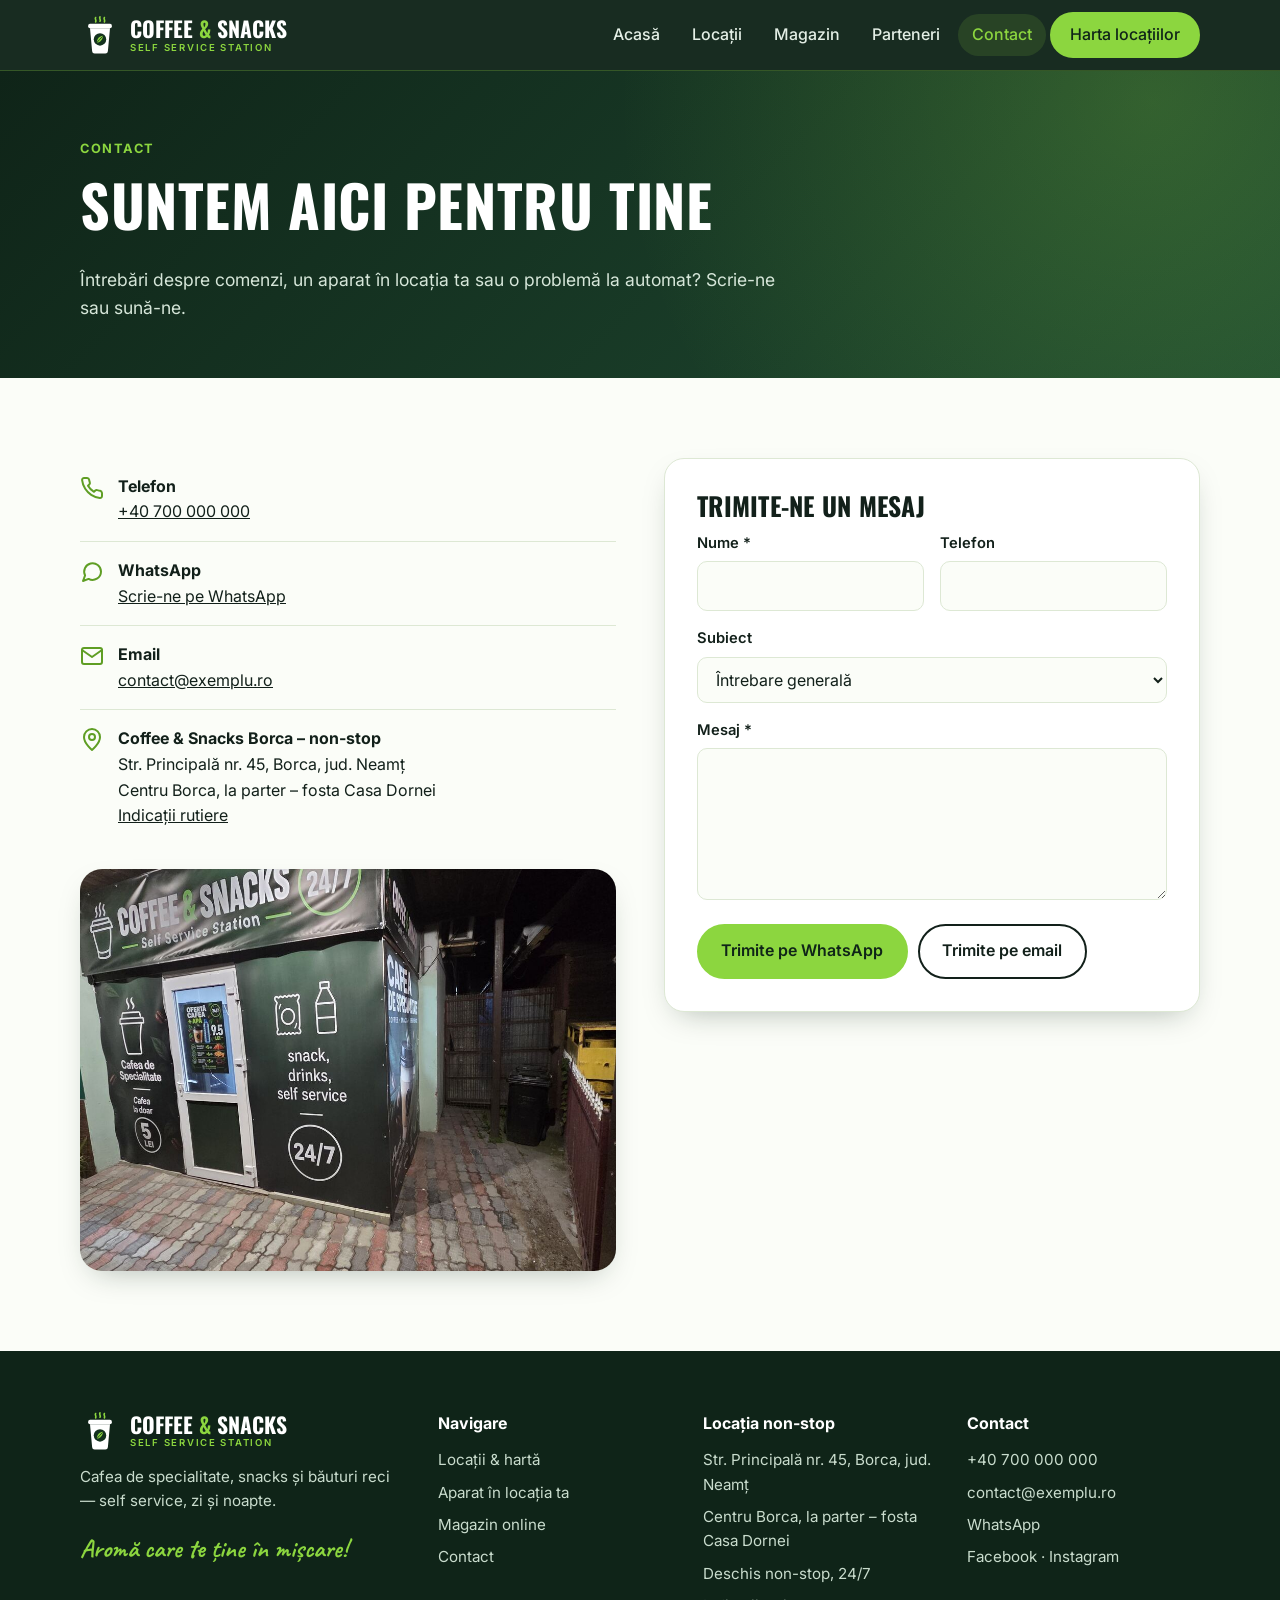
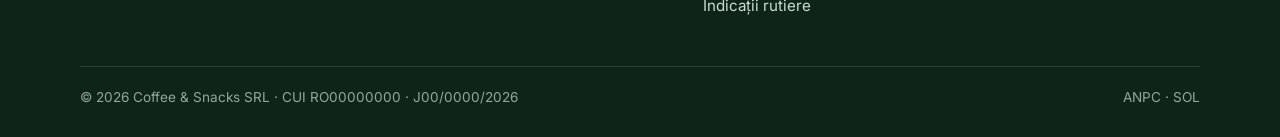
==== contact.html @ 44f5c04f "Add Coffee & Snacks website Static site for the 24/7 self service station in Borca: home page with c" ====
<!doctype html>
<html lang="ro">
<head>
  <meta charset="utf-8">
  <meta name="viewport" content="width=device-width, initial-scale=1">
  <title>Contact · Coffee &amp; Snacks</title>
  <meta name="description" content="Contactează Coffee & Snacks: telefon, WhatsApp, email și adresa stației self service din Borca.">
  <meta property="og:title" content="Contact · Coffee &amp; Snacks">
  <meta property="og:description" content="Contactează Coffee & Snacks: telefon, WhatsApp, email și adresa stației self service din Borca.">
  <meta name="theme-color" content="#0f2418">
  <meta property="og:image" content="assets/img/foto/hero.jpg">
  <link rel="icon" href="assets/img/favicon.svg" type="image/svg+xml">
  <link rel="preconnect" href="https://fonts.googleapis.com">
  <link rel="preconnect" href="https://fonts.gstatic.com" crossorigin>
  <link href="https://fonts.googleapis.com/css2?family=Caveat:wght@600;700&family=Inter:wght@400;500;600;700&family=Oswald:wght@500;600;700&display=swap" rel="stylesheet">
  <link rel="stylesheet" href="assets/css/style.css">
</head>
<body>
  <a class="skip-link" href="#main">Sari la conținut</a>
  <header class="site-header">
    <div class="container header-inner">
      <a class="logo" href="index.html" aria-label="Coffee &amp; Snacks – acasă"><img src="assets/img/logo.svg" alt="" width="40" height="40"><span>Coffee <span class="amp">&amp;</span> Snacks<small>SELF SERVICE STATION</small></span></a>
      <button class="nav-toggle" type="button" aria-expanded="false" aria-controls="site-nav" aria-label="Meniu">
        <svg width="26" height="26" viewBox="0 0 24 24" fill="none" stroke="currentColor" stroke-width="2" stroke-linecap="round"><path d="M4 7h16M4 12h16M4 17h16"/></svg>
      </button>
      <nav class="site-nav" id="site-nav" aria-label="Navigare principală">
        <ul>
          <li><a href="index.html">Acasă</a></li>
          <li><a href="locatii.html">Locații</a></li>
          <li><a href="magazin.html">Magazin</a></li>
          <li><a href="vending.html">Parteneri</a></li>
          <li><a href="contact.html" aria-current="page">Contact</a></li>
          <li><a class="btn" href="locatii.html">Harta locațiilor</a></li>
        </ul>
      </nav>
    </div>
  </header>

  <main id="main">
    <section class="page-hero">
      <div class="container">
        <span class="eyebrow">Contact</span>
        <h1>Suntem aici pentru tine</h1>
        <p>Întrebări despre comenzi, un aparat în locația ta sau o problemă la automat? Scrie-ne sau sună-ne.</p>
      </div>
    </section>

    <section class="section">
      <div class="container split" style="align-items:start">
        <div>
          <ul class="contact-list">
            <li>
              <svg viewBox="0 0 24 24" fill="none" stroke="currentColor" stroke-width="2" stroke-linecap="round" stroke-linejoin="round"><path d="M22 16.9v3a2 2 0 0 1-2.2 2 19.8 19.8 0 0 1-8.6-3.1 19.5 19.5 0 0 1-6-6A19.8 19.8 0 0 1 2.1 4.2 2 2 0 0 1 4.1 2h3a2 2 0 0 1 2 1.7c.1.9.4 1.8.7 2.7a2 2 0 0 1-.5 2.1L8 9.8a16 16 0 0 0 6 6l1.3-1.3a2 2 0 0 1 2.1-.4c.9.3 1.8.6 2.7.7a2 2 0 0 1 1.7 2z"/></svg>
              <div><strong>Telefon</strong><a data-href="phone" href="#" data-config="phone"></a></div>
            </li>
            <li>
              <svg viewBox="0 0 24 24" fill="none" stroke="currentColor" stroke-width="2" stroke-linecap="round" stroke-linejoin="round"><path d="M21 11.5a8.4 8.4 0 0 1-12.4 7.4L3 21l2.1-5.6A8.4 8.4 0 1 1 21 11.5z"/></svg>
              <div><strong>WhatsApp</strong><a data-href="whatsapp" href="#" target="_blank" rel="noopener">Scrie-ne pe WhatsApp</a></div>
            </li>
            <li>
              <svg viewBox="0 0 24 24" fill="none" stroke="currentColor" stroke-width="2" stroke-linecap="round" stroke-linejoin="round"><rect x="2" y="4" width="20" height="16" rx="2"/><path d="M22 6l-10 7L2 6"/></svg>
              <div><strong>Email</strong><a data-href="email" href="#" data-config="email"></a></div>
            </li>
            <li>
              <svg viewBox="0 0 24 24" fill="none" stroke="currentColor" stroke-width="2" stroke-linecap="round" stroke-linejoin="round"><path d="M12 22s8-6.5 8-13a8 8 0 0 0-16 0c0 6.5 8 13 8 13z"/><circle cx="12" cy="9" r="3"/></svg>
              <div><strong>Coffee &amp; Snacks Borca – non-stop</strong><span data-config="shop.address"></span><br><span data-config="shop.landmark"></span><br><a data-href="map" href="#" target="_blank" rel="noopener">Indicații rutiere</a></div>
            </li>
          </ul>
          <div class="photo" style="aspect-ratio:4/3;margin-top:24px">
            <img src="assets/img/foto/exterior-lateral.jpg" alt="Stația Coffee &amp; Snacks din Borca, vedere laterală" loading="lazy">
          </div>
        </div>

        <form class="form" data-mail-form="Mesaj de pe site Coffee & Snacks" novalidate>
          <h2 style="font-size:1.6rem">Trimite-ne un mesaj</h2>
          <div class="form-row">
            <div class="field">
              <label for="c-name">Nume *</label>
              <input id="c-name" name="nume" required autocomplete="name">
            </div>
            <div class="field">
              <label for="c-phone">Telefon</label>
              <input id="c-phone" name="telefon" type="tel" autocomplete="tel">
            </div>
          </div>
          <div class="field">
            <label for="c-subject">Subiect</label>
            <select id="c-subject" name="subiect">
              <option>Întrebare generală</option>
              <option>Comandă din magazin</option>
              <option>Aparat în locația mea</option>
              <option>Problemă la un aparat</option>
            </select>
          </div>
          <div class="field">
            <label for="c-msg">Mesaj *</label>
            <textarea id="c-msg" name="mesaj" rows="5" required></textarea>
          </div>
          <div class="form-actions">
            <button class="btn" type="submit" data-via="whatsapp">Trimite pe WhatsApp</button>
            <button class="btn btn-ghost" type="submit" data-via="email">Trimite pe email</button>
          </div>
          <p class="form-ok" hidden>Mulțumim! Se deschide aplicația pentru a trimite mesajul.</p>
        </form>
      </div>
    </section>
  </main>

  <footer class="site-footer">
    <div class="container">
      <div class="footer-grid">
        <div>
          <a class="logo" href="index.html" aria-label="Coffee &amp; Snacks – acasă"><img src="assets/img/logo.svg" alt="" width="40" height="40"><span>Coffee <span class="amp">&amp;</span> Snacks<small>SELF SERVICE STATION</small></span></a>
          <p style="margin-top:14px">Cafea de specialitate, snacks și băuturi reci — self service, zi și noapte.</p>
          <p class="script" style="font-size:1.6rem;margin:0">Aromă care te ține în mișcare!</p>
        </div>
        <div>
          <h4>Navigare</h4>
          <ul>
            <li><a href="locatii.html">Locații &amp; hartă</a></li>
            <li><a href="vending.html">Aparat în locația ta</a></li>
            <li><a href="magazin.html">Magazin online</a></li>
            <li><a href="contact.html">Contact</a></li>
          </ul>
        </div>
        <div>
          <h4>Locația non-stop</h4>
          <ul>
            <li data-config="shop.address"></li>
            <li data-config="shop.landmark"></li>
            <li data-config="shop.hours"></li>
            <li><a data-href="map" href="#" target="_blank" rel="noopener">Indicații rutiere</a></li>
          </ul>
        </div>
        <div>
          <h4>Contact</h4>
          <ul>
            <li><a data-href="phone" href="#" data-config="phone"></a></li>
            <li><a data-href="email" href="#" data-config="email"></a></li>
            <li><a data-href="whatsapp" href="#" target="_blank" rel="noopener">WhatsApp</a></li>
            <li><a data-href="social.facebook" href="#" target="_blank" rel="noopener">Facebook</a> · <a data-href="social.instagram" href="#" target="_blank" rel="noopener">Instagram</a></li>
          </ul>
        </div>
      </div>
      <div class="footer-bottom">
        <span>© <span data-year></span> <span data-config="companyName"></span> · CUI <span data-config="cui"></span> · <span data-config="regCom"></span></span>
        <span><a href="https://anpc.ro" target="_blank" rel="noopener">ANPC</a> · <a href="https://consumer-redress.ec.europa.eu" target="_blank" rel="noopener">SOL</a></span>
      </div>
    </div>
  </footer>

  <script src="assets/js/config.js"></script>
  <script src="assets/js/main.js"></script>
</body>
</html>
---- assets/css/style.css ----
:root {
  --forest: #0f2418;
  --forest-2: #163524;
  --forest-3: #1f4a31;
  --lime: #8cd63f;
  --lime-dark: #5f9e24;
  --mint: #eef6e6;
  --paper: #fbfdf8;
  --ink: #12201a;
  --muted: #5b6b62;
  --line: #dde8d4;
  --ok: #3f8f2a;
  --radius: 14px;
  --shadow: 0 12px 32px -14px rgba(15, 36, 24, 0.35);
  --max: 1160px;
  --font: "Inter", system-ui, -apple-system, "Segoe UI", Roboto, sans-serif;
  --font-display: "Oswald", "Arial Narrow", Impact, sans-serif;
  --font-script: "Caveat", "Segoe Script", cursive;
}

*,
*::before,
*::after {
  box-sizing: border-box;
}

html {
  scroll-behavior: smooth;
}

body {
  margin: 0;
  font-family: var(--font);
  color: var(--ink);
  background: var(--paper);
  line-height: 1.6;
  -webkit-font-smoothing: antialiased;
}

img,
svg {
  display: block;
  max-width: 100%;
}

a {
  color: var(--lime-dark);
}

h1,
h2,
h3 {
  font-family: var(--font-display);
  line-height: 1.1;
  margin: 0 0 0.5em;
  font-weight: 700;
  text-transform: uppercase;
  letter-spacing: 0.01em;
}

h1 {
  font-size: clamp(2.2rem, 5vw, 3.6rem);
}

h2 {
  font-size: clamp(1.7rem, 3.4vw, 2.5rem);
}

h3 {
  font-size: 1.3rem;
}

.script {
  font-family: var(--font-script);
  font-weight: 700;
  text-transform: none;
  letter-spacing: 0;
  color: var(--lime);
}

.hl {
  color: var(--lime);
}

p {
  margin: 0 0 1em;
}

.container {
  width: 100%;
  max-width: var(--max);
  margin: 0 auto;
  padding: 0 20px;
}

.skip-link {
  position: absolute;
  left: -999px;
}

.skip-link:focus {
  left: 12px;
  top: 12px;
  z-index: 100;
  background: #fff;
  padding: 8px 12px;
}

/* ---------- Buttons ---------- */
.btn {
  display: inline-flex;
  align-items: center;
  justify-content: center;
  gap: 8px;
  padding: 0.8em 1.4em;
  border-radius: 999px;
  border: 2px solid var(--lime);
  background: var(--lime);
  color: var(--forest);
  font: inherit;
  font-weight: 600;
  text-decoration: none;
  cursor: pointer;
  transition: background 0.2s, border-color 0.2s, transform 0.2s;
}

.btn:hover {
  background: #a3e85c;
  border-color: #a3e85c;
  transform: translateY(-1px);
}

.btn-ghost {
  background: transparent;
  color: inherit;
  border-color: currentColor;
}

.btn-ghost:hover {
  background: rgba(140, 214, 63, 0.12);
  border-color: var(--lime);
}

.btn-small {
  padding: 0.45em 1em;
  font-size: 0.9rem;
}

.link-btn {
  background: none;
  border: 0;
  padding: 0;
  font: inherit;
  color: inherit;
  text-align: left;
  cursor: pointer;
}

.link-btn:hover {
  color: var(--lime-dark);
}

.link-arrow {
  font-weight: 600;
  text-decoration: none;
}

.link-arrow::after {
  content: " →";
}

/* ---------- Header ---------- */
.site-header {
  position: sticky;
  top: 0;
  z-index: 50;
  background: rgba(15, 36, 24, 0.96);
  backdrop-filter: blur(8px);
  border-bottom: 1px solid rgba(140, 214, 63, 0.25);
}

.header-inner {
  display: flex;
  align-items: center;
  justify-content: space-between;
  height: 70px;
}

.logo {
  display: flex;
  align-items: center;
  gap: 10px;
  font-family: var(--font-display);
  font-weight: 700;
  font-size: 1.35rem;
  line-height: 1;
  text-transform: uppercase;
  color: #fff;
  text-decoration: none;
}

.logo img {
  width: 40px;
  height: 40px;
}

.logo small {
  display: block;
  font-family: var(--font);
  font-size: 0.6rem;
  font-weight: 600;
  letter-spacing: 0.18em;
  color: var(--lime);
  margin-top: 3px;
}

.logo .amp {
  color: var(--lime);
}

.site-nav ul {
  display: flex;
  gap: 4px;
  list-style: none;
  margin: 0;
  padding: 0;
  align-items: center;
}

.site-nav a {
  display: block;
  padding: 8px 14px;
  border-radius: 999px;
  color: #e4efe6;
  text-decoration: none;
  font-weight: 500;
}

.site-nav a:hover,
.site-nav a[aria-current="page"] {
  background: rgba(140, 214, 63, 0.14);
  color: var(--lime);
}

.site-nav .btn {
  color: var(--forest);
  padding: 8px 18px;
}

.site-nav .btn:hover {
  color: var(--forest);
  background: #a3e85c;
}

.nav-toggle {
  display: none;
  background: none;
  border: 0;
  padding: 8px;
  cursor: pointer;
  color: #fff;
}

@media (max-width: 860px) {
  .nav-toggle {
    display: block;
  }

  .site-nav {
    position: absolute;
    top: 70px;
    left: 0;
    right: 0;
    background: var(--forest);
    border-bottom: 1px solid rgba(140, 214, 63, 0.25);
    display: none;
    padding: 12px 20px 20px;
  }

  .site-nav.open {
    display: block;
  }

  .site-nav ul {
    flex-direction: column;
    align-items: stretch;
  }

  .site-nav .btn {
    margin-top: 8px;
  }
}

/* ---------- Hero ---------- */
.hero {
  position: relative;
  background:
    linear-gradient(90deg, rgba(10, 24, 16, 0.96) 0%, rgba(10, 24, 16, 0.85) 45%, rgba(10, 24, 16, 0.45) 100%),
    url("../img/foto/hero.jpg") center / cover no-repeat,
    var(--forest);
  color: #fff;
  overflow: hidden;
}

.hero h1 {
  font-size: clamp(2.6rem, 6.5vw, 4.6rem);
}

.hero h1 .script {
  display: block;
  font-size: 0.8em;
  margin-top: 6px;
}

.hero-inner {
  display: grid;
  grid-template-columns: 1.15fr 0.85fr;
  gap: 40px;
  align-items: center;
  padding: 90px 20px;
}

.eyebrow {
  display: inline-block;
  text-transform: uppercase;
  letter-spacing: 0.12em;
  font-size: 0.8rem;
  font-weight: 700;
  color: var(--lime);
  margin-bottom: 14px;
}

.hero .lead {
  font-size: 1.15rem;
  max-width: 34em;
  color: #d6e6d9;
}

.hero-actions {
  display: flex;
  flex-wrap: wrap;
  gap: 12px;
  margin-top: 28px;
}

.hero-card {
  background: rgba(255, 255, 255, 0.07);
  border: 1px solid rgba(255, 255, 255, 0.14);
  border-radius: 22px;
  padding: 28px;
  backdrop-filter: blur(4px);
}

.hero-card .open-now {
  display: inline-flex;
  align-items: center;
  gap: 8px;
  font-weight: 600;
  color: var(--lime);
}

.hero-card .open-now::before {
  content: "";
  width: 10px;
  height: 10px;
  border-radius: 50%;
  background: var(--lime);
  box-shadow: 0 0 0 4px rgba(140, 214, 63, 0.3);
}

.hero-card h2 {
  font-size: 1.6rem;
  margin-top: 12px;
}

.hero-card p {
  color: #d6e6d9;
  margin-bottom: 0.4em;
}

.hero-card .btn {
  margin-top: 16px;
}

.page-hero {
  background:
    radial-gradient(circle at 90% 10%, rgba(140, 214, 63, 0.22), transparent 45%),
    linear-gradient(135deg, var(--forest), var(--forest-3));
  color: #fff;
  padding: 64px 0 56px;
}

.page-hero p {
  max-width: 40em;
  color: #d6e6d9;
  font-size: 1.1rem;
  margin: 0;
}

@media (max-width: 860px) {
  .hero-inner {
    grid-template-columns: 1fr;
    padding: 60px 20px;
  }
}

/* ---------- Sections ---------- */
.section {
  padding: 80px 0;
}

.section-alt {
  background: var(--mint);
}

.section-head {
  max-width: 640px;
  margin-bottom: 40px;
}

.section-head.center {
  text-align: center;
  margin-left: auto;
  margin-right: auto;
}

.section-head p {
  color: var(--muted);
  font-size: 1.1rem;
}

.grid {
  display: grid;
  gap: 24px;
}

.grid-3 {
  grid-template-columns: repeat(auto-fit, minmax(260px, 1fr));
}

.grid-4 {
  grid-template-columns: repeat(auto-fit, minmax(220px, 1fr));
}

.card {
  background: #fff;
  border: 1px solid var(--line);
  border-radius: var(--radius);
  padding: 28px;
  box-shadow: var(--shadow);
}

.card .icon {
  width: 52px;
  height: 52px;
  display: grid;
  place-items: center;
  border-radius: 14px;
  background: var(--mint);
  color: var(--lime-dark);
  margin-bottom: 18px;
}

.card .icon svg {
  width: 28px;
  height: 28px;
}

.card p {
  color: var(--muted);
  margin: 0;
}

.card .link-arrow {
  display: inline-block;
  margin-top: 14px;
}

/* ---------- Stats ---------- */
.stats {
  display: grid;
  grid-template-columns: repeat(auto-fit, minmax(160px, 1fr));
  gap: 20px;
  text-align: center;
}

.stat strong {
  display: block;
  font-family: var(--font-display);
  font-size: 2.6rem;
  color: var(--lime-dark);
  line-height: 1.1;
}

.stat span {
  color: var(--muted);
}

/* ---------- Split / steps ---------- */
.split {
  display: grid;
  grid-template-columns: 1fr 1fr;
  gap: 48px;
  align-items: center;
}

@media (max-width: 860px) {
  .split {
    grid-template-columns: 1fr;
  }
}

.check-list {
  list-style: none;
  padding: 0;
  margin: 0 0 24px;
}

.check-list li {
  position: relative;
  padding-left: 32px;
  margin-bottom: 12px;
}

.check-list li::before {
  content: "";
  position: absolute;
  left: 0;
  top: 4px;
  width: 20px;
  height: 20px;
  border-radius: 50%;
  background: var(--lime) url("data:image/svg+xml,%3Csvg xmlns='http://www.w3.org/2000/svg' viewBox='0 0 20 20' fill='none' stroke='white' stroke-width='2.5' stroke-linecap='round' stroke-linejoin='round'%3E%3Cpath d='M5 10.5l3.2 3L15 7'/%3E%3C/svg%3E") center/contain no-repeat;
}

.steps {
  counter-reset: step;
  list-style: none;
  padding: 0;
  margin: 0;
  display: grid;
  grid-template-columns: repeat(auto-fit, minmax(220px, 1fr));
  gap: 24px;
}

.steps li {
  counter-increment: step;
  background: #fff;
  border: 1px solid var(--line);
  border-radius: var(--radius);
  padding: 28px 24px 24px;
  position: relative;
}

.steps li::before {
  content: counter(step);
  display: grid;
  place-items: center;
  width: 40px;
  height: 40px;
  border-radius: 50%;
  background: var(--forest);
  color: var(--mint);
  font-family: var(--font-display);
  font-weight: 700;
  margin-bottom: 14px;
}

.steps p {
  color: var(--muted);
  margin: 0;
}

.illustration {
  border-radius: 22px;
  background: linear-gradient(160deg, var(--mint), #d9ead0);
  padding: 32px;
  color: var(--forest-2);
}

/* ---------- CTA band ---------- */
.cta-band {
  background:
    radial-gradient(circle at 100% 0%, rgba(140, 214, 63, 0.35), transparent 50%),
    linear-gradient(135deg, var(--forest), var(--forest-3));
  color: #fff;
  border-radius: 24px;
  padding: 48px;
  display: flex;
  gap: 24px;
  align-items: center;
  justify-content: space-between;
  flex-wrap: wrap;
}

.cta-band h2 {
  margin-bottom: 0.25em;
}

.cta-band p {
  margin: 0;
  opacity: 0.92;
}



/* ---------- Shop ---------- */
.shop-toolbar {
  display: flex;
  flex-wrap: wrap;
  gap: 16px;
  align-items: center;
  justify-content: space-between;
  margin-bottom: 28px;
}

.chips {
  display: flex;
  flex-wrap: wrap;
  gap: 8px;
}

.chip {
  border: 1px solid var(--line);
  background: #fff;
  border-radius: 999px;
  padding: 7px 16px;
  font: inherit;
  font-size: 0.92rem;
  cursor: pointer;
  color: var(--ink);
}

.chip:hover {
  border-color: var(--lime);
}

.chip[aria-pressed="true"] {
  background: var(--forest);
  border-color: var(--forest);
  color: var(--mint);
}

.search {
  position: relative;
  flex: 0 1 280px;
}

.search input {
  width: 100%;
  padding: 10px 16px 10px 40px;
  border: 1px solid var(--line);
  border-radius: 999px;
  font: inherit;
  background: #fff;
}

.search svg {
  position: absolute;
  left: 14px;
  top: 50%;
  transform: translateY(-50%);
  width: 18px;
  height: 18px;
  color: var(--muted);
}

.product-grid {
  display: grid;
  grid-template-columns: repeat(auto-fill, minmax(240px, 1fr));
  gap: 24px;
}

.product-card {
  background: #fff;
  border: 1px solid var(--line);
  border-radius: var(--radius);
  overflow: hidden;
  display: flex;
  flex-direction: column;
  transition: box-shadow 0.2s, transform 0.2s;
}

.product-card:hover {
  box-shadow: var(--shadow);
  transform: translateY(-2px);
}

.product-card.is-unavailable .product-media {
  filter: grayscale(0.8);
  opacity: 0.75;
}

.product-media {
  position: relative;
  aspect-ratio: 4 / 3;
  border: 0;
  padding: 0;
  cursor: pointer;
  background: linear-gradient(160deg, var(--mint), #d9ead0);
  display: grid;
  place-items: center;
  color: var(--forest-2);
  width: 100%;
}

.product-media img {
  width: 100%;
  height: 100%;
  object-fit: cover;
}

.placeholder {
  width: 42%;
  height: auto;
  opacity: 0.85;
}

.badges {
  position: absolute;
  top: 12px;
  left: 12px;
  display: flex;
  gap: 6px;
  flex-wrap: wrap;
}

.badge {
  display: inline-block;
  background: var(--lime);
  color: var(--forest);
  font-size: 0.75rem;
  font-weight: 700;
  padding: 3px 10px;
  border-radius: 999px;
}

.badge-muted {
  background: var(--muted);
}

.product-body {
  padding: 18px 20px 20px;
  display: flex;
  flex-direction: column;
  flex: 1;
}

.product-body h3 {
  font-size: 1.12rem;
  margin-bottom: 4px;
}

.product-cat {
  font-size: 0.78rem;
  text-transform: uppercase;
  letter-spacing: 0.08em;
  color: var(--muted);
  margin-bottom: 6px;
}

.product-unit {
  color: var(--muted);
  font-size: 0.92rem;
  margin-bottom: 14px;
}

.product-foot {
  margin-top: auto;
  display: flex;
  align-items: center;
  justify-content: space-between;
  gap: 8px;
}

.price {
  font-weight: 700;
  font-size: 1.15rem;
  color: var(--forest);
}

.price-lg {
  font-size: 1.6rem;
  font-family: var(--font-display);
}

.empty {
  text-align: center;
  color: var(--muted);
  padding: 40px 0;
}

.info-strip {
  display: grid;
  grid-template-columns: repeat(auto-fit, minmax(220px, 1fr));
  gap: 16px;
  margin-bottom: 36px;
}

.info-strip div {
  background: var(--mint);
  border-radius: var(--radius);
  padding: 16px 20px;
  font-size: 0.95rem;
}

.info-strip strong {
  display: block;
  color: var(--forest);
}

/* ---------- Dialog ---------- */
.product-dialog {
  border: 0;
  border-radius: 20px;
  padding: 0;
  max-width: 820px;
  width: calc(100% - 32px);
  box-shadow: 0 30px 80px -20px rgba(0, 0, 0, 0.5);
}

.product-dialog::backdrop {
  background: rgba(10, 24, 16, 0.6);
}

.dialog-close {
  position: absolute;
  top: 12px;
  right: 12px;
  width: 38px;
  height: 38px;
  border-radius: 50%;
  border: 0;
  background: #fff;
  box-shadow: 0 2px 8px rgba(0, 0, 0, 0.15);
  font-size: 1.4rem;
  line-height: 1;
  cursor: pointer;
  z-index: 2;
}

#product-dialog-content {
  display: grid;
  grid-template-columns: 1fr 1fr;
}

.dialog-media {
  background: linear-gradient(160deg, var(--mint), #d9ead0);
  display: grid;
  place-items: center;
  color: var(--forest-2);
  min-height: 280px;
}

.dialog-media img {
  width: 100%;
  height: 100%;
  object-fit: cover;
}

.dialog-info {
  padding: 36px 32px 28px;
}

.dialog-actions {
  display: flex;
  flex-wrap: wrap;
  gap: 10px;
  margin: 8px 0 14px;
}

.notice {
  background: #f1f9e8;
  border-left: 4px solid var(--lime);
  padding: 10px 14px;
  border-radius: 6px;
  font-size: 0.95rem;
}

.fine {
  font-size: 0.85rem;
  color: var(--muted);
  margin: 0;
}

@media (max-width: 700px) {
  #product-dialog-content {
    grid-template-columns: 1fr;
  }

  .dialog-media {
    min-height: 200px;
  }
}

/* ---------- Locations ---------- */
.location-toolbar {
  display: flex;
  flex-wrap: wrap;
  gap: 12px;
  align-items: center;
  justify-content: space-between;
  margin-bottom: 24px;
}

select,
input,
textarea {
  font: inherit;
  color: inherit;
}

.select {
  padding: 10px 16px;
  border: 1px solid var(--line);
  border-radius: 999px;
  background: #fff;
}

.location-list {
  list-style: none;
  padding: 0;
  margin: 0;
  display: grid;
  grid-template-columns: repeat(auto-fill, minmax(280px, 1fr));
  gap: 20px;
}

.location-card {
  background: #fff;
  border: 1px solid var(--line);
  border-radius: var(--radius);
  padding: 22px;
}

.location-card.is-own {
  border: 2px solid var(--lime);
  background: linear-gradient(160deg, #fff, var(--mint));
}

.location-head {
  display: flex;
  justify-content: space-between;
  align-items: center;
  margin-bottom: 10px;
}

.location-type {
  font-size: 0.78rem;
  text-transform: uppercase;
  letter-spacing: 0.08em;
  color: var(--muted);
  font-weight: 600;
}

.location-addr {
  margin-bottom: 4px;
}

.location-hours {
  color: var(--muted);
  font-size: 0.95rem;
}

.tags {
  list-style: none;
  padding: 0;
  margin: 0 0 14px;
  display: flex;
  flex-wrap: wrap;
  gap: 6px;
}

.tags li {
  font-size: 0.8rem;
  background: var(--mint);
  border-radius: 999px;
  padding: 3px 10px;
}

.map-wrap {
  border-radius: 20px;
  overflow: hidden;
  border: 1px solid var(--line);
  min-height: 340px;
  background: var(--mint);
}

.map-wrap iframe {
  width: 100%;
  height: 100%;
  min-height: 340px;
  border: 0;
  display: block;
}

/* ---------- Forms ---------- */
.form {
  background: #fff;
  border: 1px solid var(--line);
  border-radius: 20px;
  padding: 32px;
  box-shadow: var(--shadow);
}

.form-row {
  display: grid;
  grid-template-columns: 1fr 1fr;
  gap: 16px;
}

@media (max-width: 600px) {
  .form-row {
    grid-template-columns: 1fr;
  }

  .form {
    padding: 22px;
  }

  .cta-band {
    padding: 32px 24px;
  }
}

.field {
  margin-bottom: 16px;
}

.field label {
  display: block;
  font-weight: 600;
  font-size: 0.92rem;
  margin-bottom: 6px;
}

.field input,
.field select,
.field textarea {
  width: 100%;
  padding: 11px 14px;
  border: 1px solid var(--line);
  border-radius: 10px;
  background: var(--paper);
}

.field input:focus,
.field select:focus,
.field textarea:focus,
.search input:focus,
.select:focus {
  outline: 2px solid var(--lime);
  outline-offset: 1px;
  border-color: var(--lime);
}

.form-actions {
  display: flex;
  flex-wrap: wrap;
  gap: 10px;
  margin-top: 8px;
}

.form-ok {
  margin-top: 16px;
  color: var(--ok);
  font-weight: 600;
}

.contact-list {
  list-style: none;
  padding: 0;
  margin: 0;
}

.contact-list li {
  display: flex;
  gap: 14px;
  align-items: flex-start;
  padding: 16px 0;
  border-bottom: 1px solid var(--line);
}

.contact-list li:last-child {
  border-bottom: 0;
}

.contact-list svg {
  width: 24px;
  height: 24px;
  color: var(--lime-dark);
  flex-shrink: 0;
  margin-top: 2px;
}

.contact-list strong {
  display: block;
}

.contact-list a {
  color: var(--ink);
}

/* ---------- FAQ ---------- */
.faq details {
  background: #fff;
  border: 1px solid var(--line);
  border-radius: var(--radius);
  padding: 18px 22px;
  margin-bottom: 12px;
}

.faq summary {
  font-weight: 600;
  cursor: pointer;
}

.faq details p {
  margin: 12px 0 0;
  color: var(--muted);
}

/* ---------- Footer ---------- */
.site-footer {
  background: var(--forest);
  color: #c9dccd;
  padding: 60px 0 28px;
  font-size: 0.95rem;
}

.footer-grid {
  display: grid;
  grid-template-columns: 1.4fr 1fr 1fr 1fr;
  gap: 32px;
}

@media (max-width: 860px) {
  .footer-grid {
    grid-template-columns: 1fr 1fr;
  }
}

@media (max-width: 520px) {
  .footer-grid {
    grid-template-columns: 1fr;
  }
}

.site-footer h4 {
  color: #fff;
  margin: 0 0 12px;
  font-size: 1rem;
}

.site-footer ul {
  list-style: none;
  padding: 0;
  margin: 0;
}

.site-footer li {
  margin-bottom: 8px;
}

.site-footer a {
  color: #c9dccd;
  text-decoration: none;
}

.site-footer a:hover {
  color: var(--lime);
}

.site-footer .logo {
  color: #fff;
  margin-bottom: 12px;
}

.footer-bottom {
  border-top: 1px solid rgba(255, 255, 255, 0.12);
  margin-top: 40px;
  padding-top: 20px;
  display: flex;
  flex-wrap: wrap;
  gap: 12px;
  justify-content: space-between;
  font-size: 0.85rem;
  color: #8fa898;
}

.footer-bottom a {
  color: #8fa898;
}

/* ---------- Brand components ---------- */
.features {
  display: grid;
  grid-template-columns: repeat(auto-fit, minmax(200px, 1fr));
  gap: 0;
  background: var(--forest);
  color: #fff;
  border-radius: 22px;
  overflow: hidden;
}

.feature {
  padding: 28px 24px;
  text-align: center;
  border-right: 1px solid rgba(140, 214, 63, 0.2);
}

.feature:last-child {
  border-right: 0;
}

.feature svg {
  width: 44px;
  height: 44px;
  margin: 0 auto 12px;
  color: var(--lime);
}

.feature strong {
  display: block;
  font-family: var(--font-display);
  text-transform: uppercase;
  font-size: 1.15rem;
  letter-spacing: 0.02em;
}

.feature span {
  color: #b9cfc0;
  font-size: 0.92rem;
}

@media (max-width: 860px) {
  .feature {
    border-right: 0;
    border-bottom: 1px solid rgba(140, 214, 63, 0.2);
  }
}

.overlap {
  margin-top: -56px;
  position: relative;
  z-index: 2;
}

.price-circle {
  display: inline-grid;
  place-items: center;
  width: 92px;
  height: 92px;
  border-radius: 50%;
  border: 3px solid var(--lime);
  font-family: var(--font-display);
  font-weight: 700;
  font-size: 2.4rem;
  line-height: 0.9;
  color: #fff;
  text-align: center;
}

.price-circle small {
  display: block;
  font-size: 0.9rem;
  letter-spacing: 0.08em;
}

/* Meniu */
.menu-wrap {
  display: grid;
  grid-template-columns: 1.1fr 0.9fr;
  gap: 40px;
  align-items: start;
}

@media (max-width: 860px) {
  .menu-wrap {
    grid-template-columns: 1fr;
  }
}

.menu-list {
  list-style: none;
  margin: 0 0 24px;
  padding: 0;
  display: grid;
  grid-template-columns: 1fr 1fr;
  gap: 0 32px;
}

@media (max-width: 520px) {
  .menu-list {
    grid-template-columns: 1fr;
  }
}

.menu-list li {
  display: flex;
  align-items: baseline;
  gap: 8px;
  padding: 10px 0;
  border-bottom: 1px dashed var(--line);
}

.menu-list li::after {
  content: "";
  order: 1;
  flex: 1;
}

.menu-list .item {
  font-weight: 600;
}

.menu-list .p {
  order: 2;
  font-family: var(--font-display);
  font-weight: 700;
  color: var(--lime-dark);
  white-space: nowrap;
}

.offer {
  display: flex;
  align-items: center;
  gap: 20px;
  background: var(--forest);
  color: #fff;
  border-radius: 20px;
  padding: 24px 28px;
  margin-bottom: 16px;
}

.offer h3 {
  margin: 0 0 4px;
}

.offer p {
  margin: 0;
  color: #c9dccd;
}

.offer .price-circle {
  flex-shrink: 0;
}

.extras {
  list-style: none;
  padding: 0;
  margin: 0;
  display: grid;
  grid-template-columns: repeat(auto-fit, minmax(160px, 1fr));
  gap: 10px;
}

.extras li {
  background: var(--mint);
  border-radius: 12px;
  padding: 12px 16px;
}

.extras strong {
  white-space: nowrap;
  color: var(--lime-dark);
  font-family: var(--font-display);
  font-size: 1.15rem;
}

.photo {
  border-radius: 22px;
  overflow: hidden;
  box-shadow: var(--shadow);
  background: var(--mint);
}

.photo img {
  width: 100%;
  height: 100%;
  object-fit: cover;
}

.photo-tall {
  aspect-ratio: 3 / 4;
}

/* Galerie */
.gallery {
  display: grid;
  grid-template-columns: repeat(4, 1fr);
  grid-auto-rows: 220px;
  gap: 14px;
}

.gallery figure {
  margin: 0;
  border-radius: 16px;
  overflow: hidden;
  position: relative;
  background: var(--mint);
}

.gallery figure.big {
  grid-column: span 2;
  grid-row: span 2;
}

.gallery img {
  width: 100%;
  height: 100%;
  object-fit: cover;
  transition: transform 0.4s;
}

.gallery figure:hover img {
  transform: scale(1.04);
}

.gallery figcaption {
  position: absolute;
  left: 0;
  right: 0;
  bottom: 0;
  padding: 24px 14px 10px;
  color: #fff;
  font-size: 0.85rem;
  font-weight: 600;
  background: linear-gradient(transparent, rgba(10, 24, 16, 0.85));
}

@media (max-width: 860px) {
  .gallery {
    grid-template-columns: repeat(2, 1fr);
    grid-auto-rows: 180px;
  }
}

/* Banda slogan */
.slogan-band {
  background: var(--forest);
  color: #fff;
  text-align: center;
  padding: 56px 20px;
}

.slogan-band p {
  font-family: var(--font-script);
  font-size: clamp(2rem, 5vw, 3.2rem);
  line-height: 1.15;
  margin: 0;
}

.slogan-band p .hl {
  color: var(--lime);
}

/* Afișe / noutăți */
.posters {
  display: grid;
  grid-template-columns: 1fr 1fr;
  gap: 20px;
}

.posters img {
  border-radius: 18px;
  box-shadow: var(--shadow);
  width: 100%;
  height: auto;
}

@media (max-width: 700px) {
  .posters {
    grid-template-columns: 1fr;
  }
}

/* Hartă */
.map {
  height: 460px;
  border-radius: 20px;
  overflow: hidden;
  border: 1px solid var(--line);
  background: var(--mint);
  z-index: 0;
}

.map-small {
  height: 360px;
}

.map-fallback {
  padding: 40px;
  text-align: center;
  color: var(--muted);
}

.map-pin {
  background: none;
  border: 0;
}

.map-pin span {
  display: grid;
  place-items: center;
  width: 100%;
  height: 100%;
  border-radius: 50% 50% 50% 0;
  transform: rotate(-45deg);
  background: var(--forest);
  border: 3px solid var(--lime);
  box-shadow: 0 6px 14px rgba(0, 0, 0, 0.35);
}

.map-pin-own span {
  background: var(--lime);
  border-color: var(--forest);
  color: var(--forest);
  font-family: var(--font-display);
  font-weight: 700;
  font-size: 0.8rem;
}

.map-pin span b {
  transform: rotate(45deg);
  line-height: 1;
}

.leaflet-popup-content {
  font-family: var(--font);
  font-size: 0.9rem;
  line-height: 1.45;
}

.leaflet-popup-content a {
  color: var(--lime-dark);
  font-weight: 600;
}

.location-details {
  font-size: 0.92rem;
  color: var(--forest-3);
  font-weight: 600;
  margin-bottom: 4px;
}

.location-actions {
  display: flex;
  flex-wrap: wrap;
  gap: 16px;
}

.location-actions .link-btn {
  color: var(--lime-dark);
}

.notice-soft {
  font-size: 0.88rem;
  color: var(--muted);
  margin-top: 12px;
}

.visually-hidden {
  position: absolute;
  width: 1px;
  height: 1px;
  padding: 0;
  margin: -1px;
  overflow: hidden;
  clip: rect(0 0 0 0);
  white-space: nowrap;
  border: 0;
}
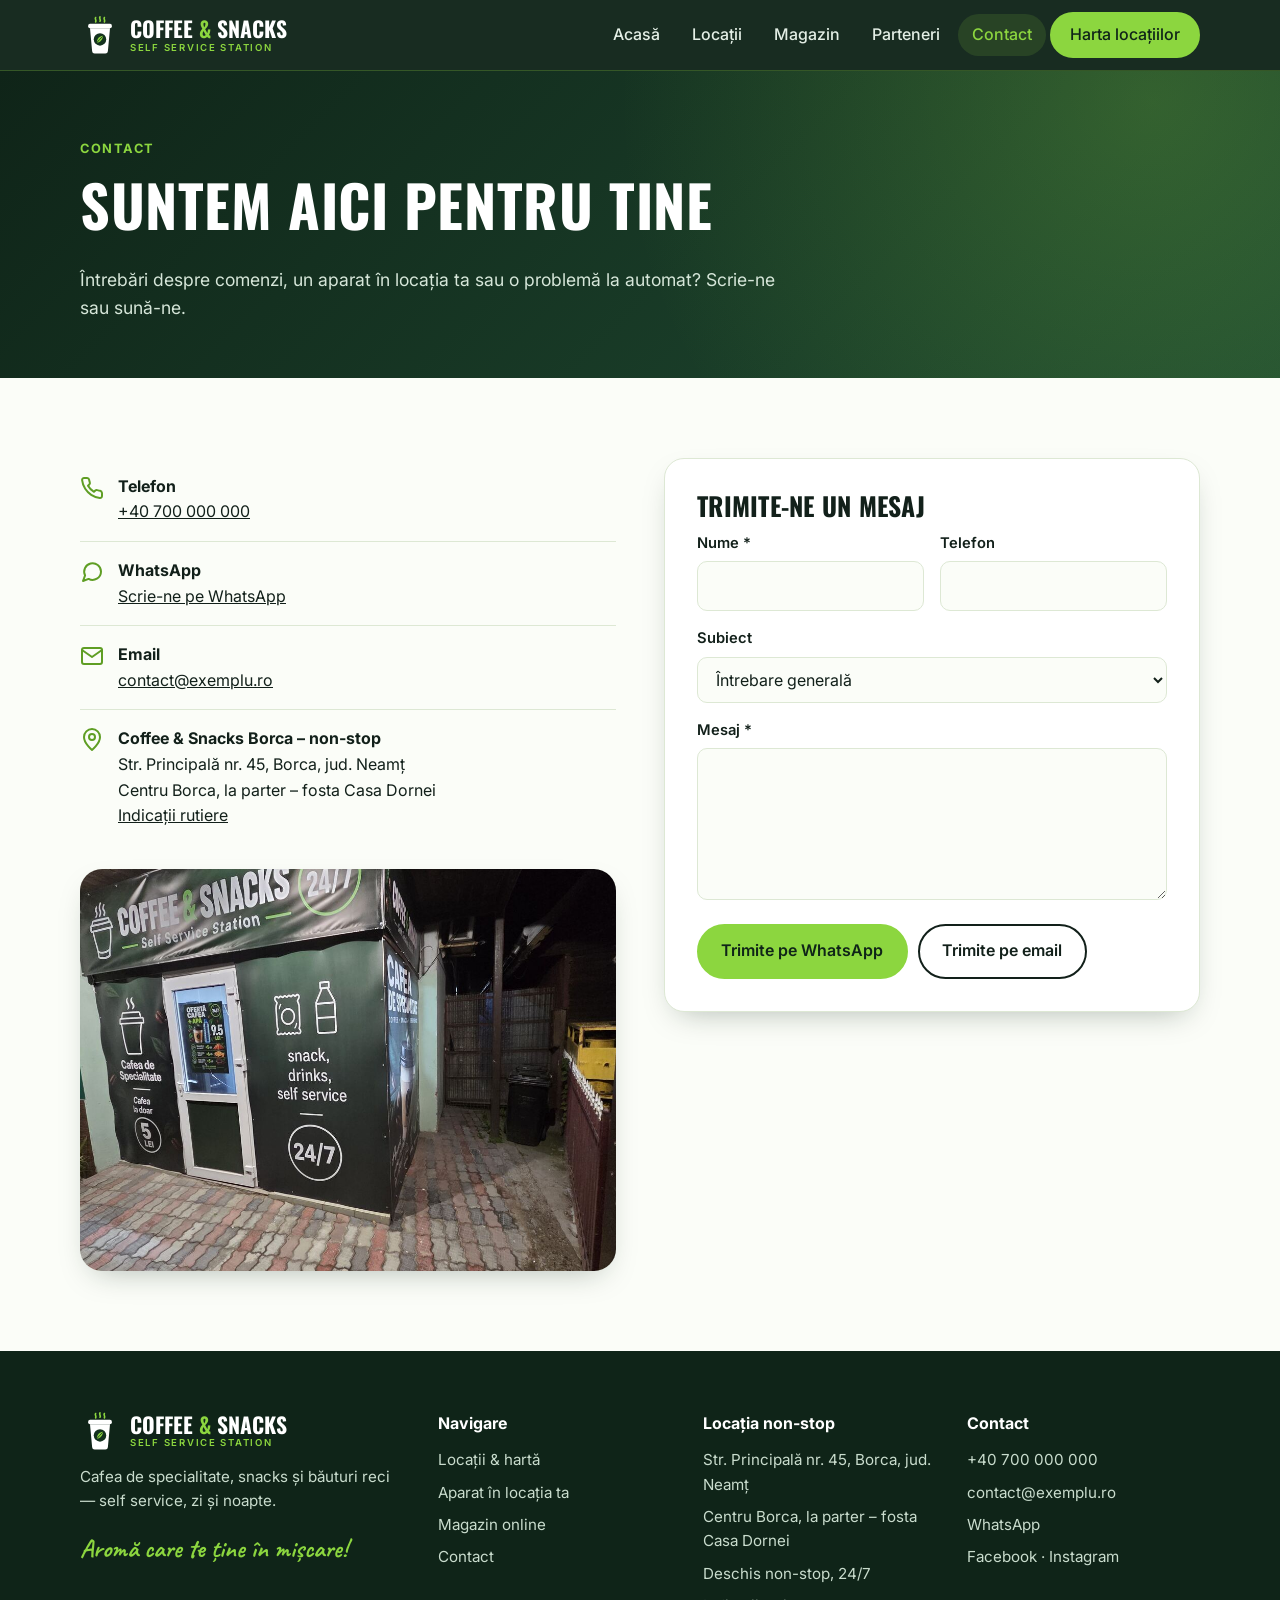
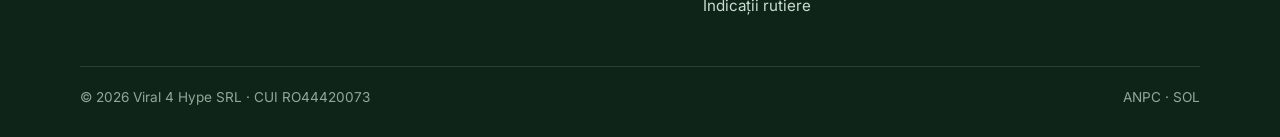
==== commit e512ab3f: "Add company details (Viral 4 Hype SRL) to the footer Co-Authored-By: Claude Opus 5.5 <noreply@anthro" ====
--- a/contact.html
+++ b/contact.html
@@ -143,7 +143,7 @@
         </div>
       </div>
       <div class="footer-bottom">
-        <span>© <span data-year></span> <span data-config="companyName"></span> · CUI <span data-config="cui"></span> · <span data-config="regCom"></span></span>
+        <span>© <span data-year></span> <span data-config="companyName"></span> · CUI <span data-config="cui"></span><span data-if-config="regCom"> · Nr. Reg. Com. <span data-config="regCom"></span></span></span>
         <span><a href="https://anpc.ro" target="_blank" rel="noopener">ANPC</a> · <a href="https://consumer-redress.ec.europa.eu" target="_blank" rel="noopener">SOL</a></span>
       </div>
     </div>
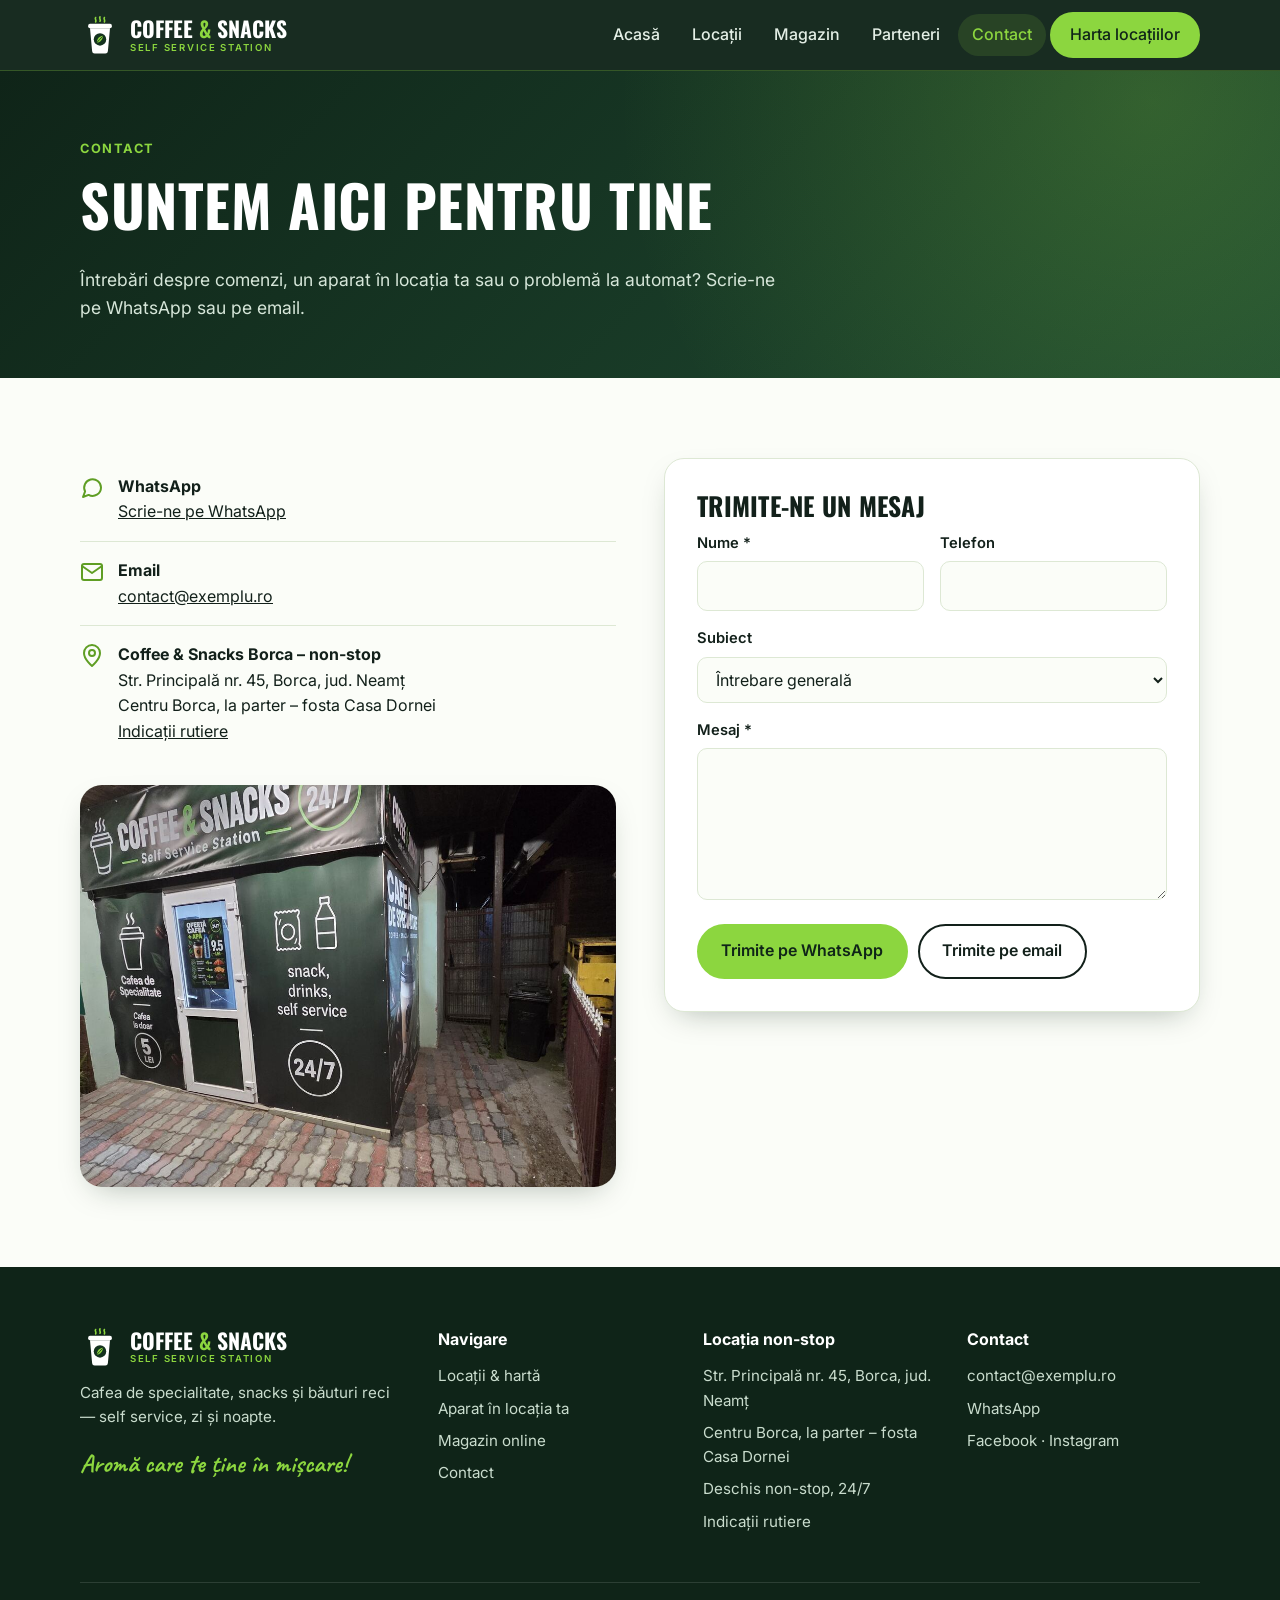
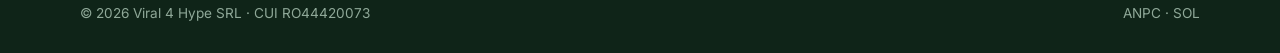
==== commit 56b96148: "Remove the phone number from the site Contact now goes through WhatsApp and email only.  Co-Authored" ====
--- a/contact.html
+++ b/contact.html
@@ -4,9 +4,9 @@
   <meta charset="utf-8">
   <meta name="viewport" content="width=device-width, initial-scale=1">
   <title>Contact · Coffee &amp; Snacks</title>
-  <meta name="description" content="Contactează Coffee & Snacks: telefon, WhatsApp, email și adresa stației self service din Borca.">
+  <meta name="description" content="Contactează Coffee & Snacks: WhatsApp, email și adresa stației self service din Borca.">
   <meta property="og:title" content="Contact · Coffee &amp; Snacks">
-  <meta property="og:description" content="Contactează Coffee & Snacks: telefon, WhatsApp, email și adresa stației self service din Borca.">
+  <meta property="og:description" content="Contactează Coffee & Snacks: WhatsApp, email și adresa stației self service din Borca.">
   <meta name="theme-color" content="#0f2418">
   <meta property="og:image" content="assets/img/foto/hero.jpg">
   <link rel="icon" href="assets/img/favicon.svg" type="image/svg+xml">
@@ -41,7 +41,7 @@
       <div class="container">
         <span class="eyebrow">Contact</span>
         <h1>Suntem aici pentru tine</h1>
-        <p>Întrebări despre comenzi, un aparat în locația ta sau o problemă la automat? Scrie-ne sau sună-ne.</p>
+        <p>Întrebări despre comenzi, un aparat în locația ta sau o problemă la automat? Scrie-ne pe WhatsApp sau pe email.</p>
       </div>
     </section>
 
@@ -49,10 +49,6 @@
       <div class="container split" style="align-items:start">
         <div>
           <ul class="contact-list">
-            <li>
-              <svg viewBox="0 0 24 24" fill="none" stroke="currentColor" stroke-width="2" stroke-linecap="round" stroke-linejoin="round"><path d="M22 16.9v3a2 2 0 0 1-2.2 2 19.8 19.8 0 0 1-8.6-3.1 19.5 19.5 0 0 1-6-6A19.8 19.8 0 0 1 2.1 4.2 2 2 0 0 1 4.1 2h3a2 2 0 0 1 2 1.7c.1.9.4 1.8.7 2.7a2 2 0 0 1-.5 2.1L8 9.8a16 16 0 0 0 6 6l1.3-1.3a2 2 0 0 1 2.1-.4c.9.3 1.8.6 2.7.7a2 2 0 0 1 1.7 2z"/></svg>
-              <div><strong>Telefon</strong><a data-href="phone" href="#" data-config="phone"></a></div>
-            </li>
             <li>
               <svg viewBox="0 0 24 24" fill="none" stroke="currentColor" stroke-width="2" stroke-linecap="round" stroke-linejoin="round"><path d="M21 11.5a8.4 8.4 0 0 1-12.4 7.4L3 21l2.1-5.6A8.4 8.4 0 1 1 21 11.5z"/></svg>
               <div><strong>WhatsApp</strong><a data-href="whatsapp" href="#" target="_blank" rel="noopener">Scrie-ne pe WhatsApp</a></div>
@@ -135,7 +131,6 @@
         <div>
           <h4>Contact</h4>
           <ul>
-            <li><a data-href="phone" href="#" data-config="phone"></a></li>
             <li><a data-href="email" href="#" data-config="email"></a></li>
             <li><a data-href="whatsapp" href="#" target="_blank" rel="noopener">WhatsApp</a></li>
             <li><a data-href="social.facebook" href="#" target="_blank" rel="noopener">Facebook</a> · <a data-href="social.instagram" href="#" target="_blank" rel="noopener">Instagram</a></li>
--- a/assets/css/style.css
+++ b/assets/css/style.css
@@ -295,9 +295,9 @@
 .hero {
   position: relative;
   background:
-    linear-gradient(90deg, rgba(10, 24, 16, 0.96) 0%, rgba(10, 24, 16, 0.85) 45%, rgba(10, 24, 16, 0.45) 100%),
-    url("../img/foto/hero.jpg") center / cover no-repeat,
-    var(--forest);
+    radial-gradient(circle at 78% 30%, rgba(140, 214, 63, 0.22), transparent 42%),
+    radial-gradient(circle at 0% 100%, rgba(140, 214, 63, 0.1), transparent 40%),
+    linear-gradient(135deg, var(--forest) 0%, var(--forest-2) 60%, var(--forest-3) 100%);
   color: #fff;
   overflow: hidden;
 }
@@ -341,6 +341,87 @@
   flex-wrap: wrap;
   gap: 12px;
   margin-top: 28px;
+}
+
+.hero-photo {
+  position: relative;
+  margin: 0;
+}
+
+.hero-photo img {
+  width: 100%;
+  height: auto;
+  border-radius: 24px;
+  border: 3px solid rgba(140, 214, 63, 0.55);
+  box-shadow: 0 30px 60px -20px rgba(0, 0, 0, 0.6);
+  transform: rotate(1.5deg);
+}
+
+.hero-chip {
+  position: absolute;
+  top: -14px;
+  left: -14px;
+  background: var(--forest);
+  border: 1px solid rgba(140, 214, 63, 0.5);
+  border-radius: 999px;
+  padding: 8px 16px;
+  box-shadow: 0 10px 24px rgba(0, 0, 0, 0.35);
+}
+
+.hero-price {
+  position: absolute;
+  right: -12px;
+  bottom: -18px;
+  background: var(--forest);
+  box-shadow: 0 12px 26px rgba(0, 0, 0, 0.4);
+}
+
+.hero-where {
+  display: flex;
+  align-items: flex-start;
+  gap: 10px;
+  margin: 26px 0 0;
+  color: #c9dccd;
+  font-size: 0.95rem;
+}
+
+.hero-where svg {
+  width: 20px;
+  height: 20px;
+  flex-shrink: 0;
+  color: var(--lime);
+  margin-top: 2px;
+}
+
+.hero-where strong {
+  color: #fff;
+}
+
+.hero-where a {
+  color: var(--lime);
+}
+
+.hero .open-now {
+  display: inline-flex;
+  align-items: center;
+  gap: 8px;
+  font-weight: 600;
+  color: var(--lime);
+}
+
+.hero .open-now::before {
+  content: "";
+  width: 10px;
+  height: 10px;
+  border-radius: 50%;
+  background: var(--lime);
+  box-shadow: 0 0 0 4px rgba(140, 214, 63, 0.3);
+}
+
+@media (max-width: 860px) {
+  .hero-photo {
+    margin: 10px 8px 24px;
+  }
 }
 
 .hero-card {
@@ -933,6 +1014,28 @@
   padding: 22px;
 }
 
+.location-card.has-image {
+  padding-top: 0;
+  overflow: hidden;
+}
+
+.location-img {
+  display: block;
+  width: calc(100% + 44px);
+  max-width: none;
+  margin: 0 -22px 18px;
+  aspect-ratio: 4 / 3;
+  object-fit: cover;
+}
+
+.location-price {
+  font-family: var(--font-display);
+  font-weight: 700;
+  font-size: 1.1rem;
+  color: var(--lime-dark);
+  margin-bottom: 10px;
+}
+
 .location-card.is-own {
   border: 2px solid var(--lime);
   background: linear-gradient(160deg, #fff, var(--mint));
@@ -1469,6 +1572,12 @@
   height: auto;
 }
 
+.posters-single {
+  grid-template-columns: 1fr;
+  max-width: 460px;
+  justify-self: center;
+}
+
 @media (max-width: 700px) {
   .posters {
     grid-template-columns: 1fr;
@@ -1524,6 +1633,27 @@
 .map-pin span b {
   transform: rotate(45deg);
   line-height: 1;
+}
+
+.map-label {
+  background: var(--forest);
+  color: #fff;
+  border: 0;
+  border-radius: 999px;
+  padding: 3px 10px;
+  font-family: var(--font);
+  font-size: 0.78rem;
+  font-weight: 600;
+  box-shadow: 0 4px 10px rgba(0, 0, 0, 0.25);
+}
+
+.map-label-own {
+  background: var(--lime);
+  color: var(--forest);
+}
+
+.map-label::before {
+  display: none;
 }
 
 .leaflet-popup-content {
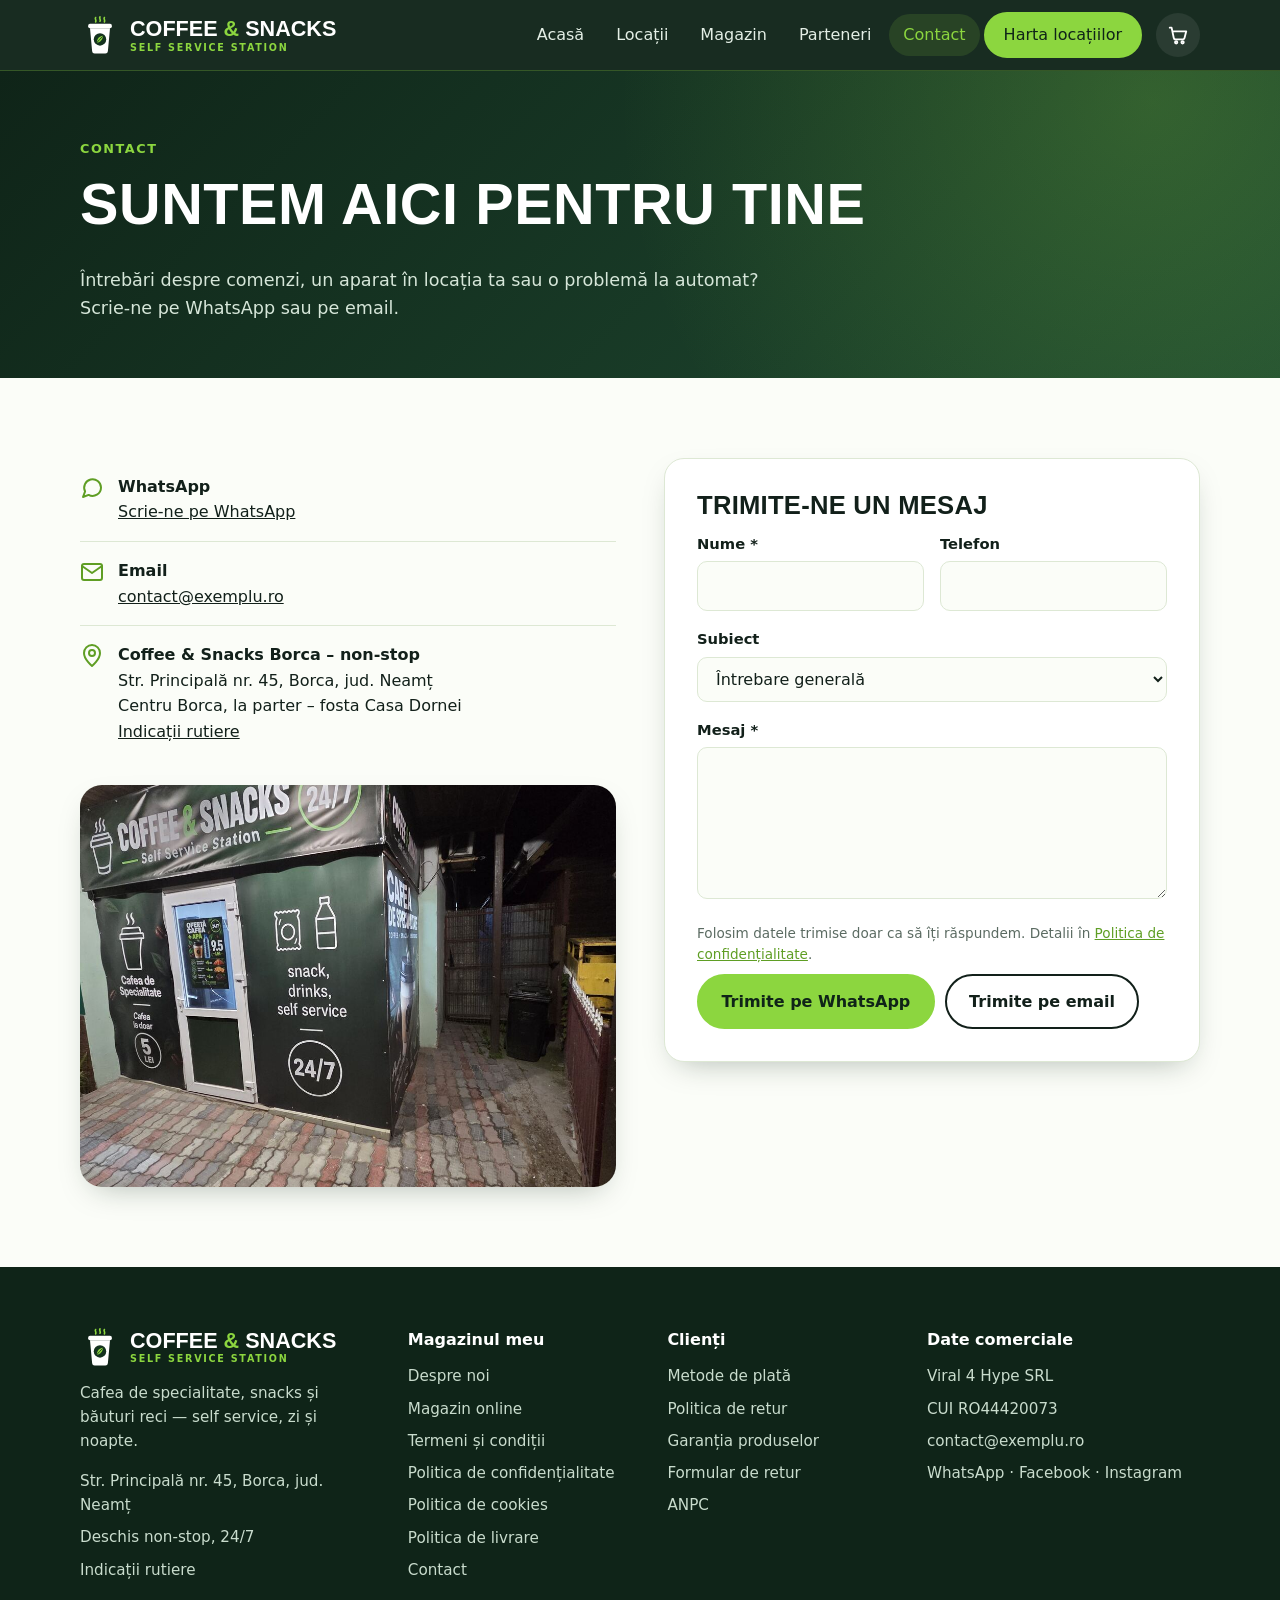
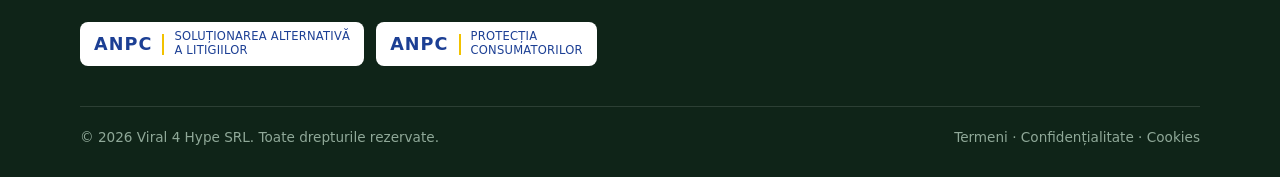
==== commit 1ef11e15: "Add legal pages, full footer, order consent and email confirmation - Terms, privacy, cookies, delive" ====
--- a/contact.html
+++ b/contact.html
@@ -2,6 +2,8 @@
 <html lang="ro">
 <head>
   <meta charset="utf-8">
+  <meta http-equiv="Content-Security-Policy" content="default-src 'self'; script-src 'self' https://unpkg.com; style-src 'self' 'unsafe-inline' https://fonts.googleapis.com https://unpkg.com; font-src https://fonts.gstatic.com; img-src 'self' data: https://*.tile.openstreetmap.org https://unpkg.com; connect-src 'self' https://api.emailjs.com; object-src 'none'; base-uri 'self'; form-action 'self'; upgrade-insecure-requests">
+  <meta name="referrer" content="strict-origin-when-cross-origin">
   <meta name="viewport" content="width=device-width, initial-scale=1">
   <title>Contact · Coffee &amp; Snacks</title>
   <meta name="description" content="Contactează Coffee & Snacks: WhatsApp, email și adresa stației self service din Borca.">
@@ -92,6 +94,7 @@
             <label for="c-msg">Mesaj *</label>
             <textarea id="c-msg" name="mesaj" rows="5" required></textarea>
           </div>
+          <p class="fine">Folosim datele trimise doar ca să îți răspundem. Detalii în <a href="politica-de-confidentialitate.html">Politica de confidențialitate</a>.</p>
           <div class="form-actions">
             <button class="btn" type="submit" data-via="whatsapp">Trimite pe WhatsApp</button>
             <button class="btn btn-ghost" type="submit" data-via="email">Trimite pe email</button>
@@ -108,38 +111,57 @@
         <div>
           <a class="logo" href="index.html" aria-label="Coffee &amp; Snacks – acasă"><img src="assets/img/logo.svg" alt="" width="40" height="40"><span>Coffee <span class="amp">&amp;</span> Snacks<small>SELF SERVICE STATION</small></span></a>
           <p style="margin-top:14px">Cafea de specialitate, snacks și băuturi reci — self service, zi și noapte.</p>
-          <p class="script" style="font-size:1.6rem;margin:0">Aromă care te ține în mișcare!</p>
-        </div>
-        <div>
-          <h4>Navigare</h4>
-          <ul>
-            <li><a href="locatii.html">Locații &amp; hartă</a></li>
-            <li><a href="vending.html">Aparat în locația ta</a></li>
-            <li><a href="magazin.html">Magazin online</a></li>
-            <li><a href="contact.html">Contact</a></li>
-          </ul>
-        </div>
-        <div>
-          <h4>Locația non-stop</h4>
           <ul>
             <li data-config="shop.address"></li>
-            <li data-config="shop.landmark"></li>
             <li data-config="shop.hours"></li>
             <li><a data-href="map" href="#" target="_blank" rel="noopener">Indicații rutiere</a></li>
           </ul>
         </div>
         <div>
-          <h4>Contact</h4>
+          <h4>Magazinul meu</h4>
           <ul>
+            <li><a href="index.html">Despre noi</a></li>
+            <li><a href="magazin.html">Magazin online</a></li>
+            <li><a href="termeni-si-conditii.html">Termeni și condiții</a></li>
+            <li><a href="politica-de-confidentialitate.html">Politica de confidențialitate</a></li>
+            <li><a href="politica-cookies.html">Politica de cookies</a></li>
+            <li><a href="politica-de-livrare.html">Politica de livrare</a></li>
+            <li><a href="contact.html">Contact</a></li>
+          </ul>
+        </div>
+        <div>
+          <h4>Clienți</h4>
+          <ul>
+            <li><a href="metode-de-plata.html">Metode de plată</a></li>
+            <li><a href="politica-de-retur.html">Politica de retur</a></li>
+            <li><a href="garantia-produselor.html">Garanția produselor</a></li>
+            <li><a href="formular-de-retur.html">Formular de retur</a></li>
+            <li><a href="https://anpc.ro" target="_blank" rel="noopener">ANPC</a></li>
+          </ul>
+        </div>
+        <div>
+          <h4>Date comerciale</h4>
+          <ul>
+            <li data-config="companyName"></li>
+            <li data-if-config="regCom">Nr. Reg. Com. <span data-config="regCom"></span></li>
+            <li>CUI <span data-config="cui"></span></li>
+            <li data-if-config="registeredOffice">Sediu: <span data-config="registeredOffice"></span></li>
             <li><a data-href="email" href="#" data-config="email"></a></li>
-            <li><a data-href="whatsapp" href="#" target="_blank" rel="noopener">WhatsApp</a></li>
-            <li><a data-href="social.facebook" href="#" target="_blank" rel="noopener">Facebook</a> · <a data-href="social.instagram" href="#" target="_blank" rel="noopener">Instagram</a></li>
+            <li><a data-href="whatsapp" href="#" target="_blank" rel="noopener">WhatsApp</a> · <a data-href="social.facebook" href="#" target="_blank" rel="noopener">Facebook</a> · <a data-href="social.instagram" href="#" target="_blank" rel="noopener">Instagram</a></li>
           </ul>
         </div>
       </div>
+      <div class="footer-badges">
+        <a class="anpc-badge" href="https://reclamatiisal.anpc.ro/" target="_blank" rel="noopener" aria-label="ANPC – Soluționarea alternativă a litigiilor">
+          <strong>ANPC</strong><span>Soluționarea alternativă<br>a litigiilor</span>
+        </a>
+        <a class="anpc-badge" href="https://anpc.ro/" target="_blank" rel="noopener" aria-label="Autoritatea Națională pentru Protecția Consumatorilor">
+          <strong>ANPC</strong><span>Protecția<br>consumatorilor</span>
+        </a>
+      </div>
       <div class="footer-bottom">
-        <span>© <span data-year></span> <span data-config="companyName"></span> · CUI <span data-config="cui"></span><span data-if-config="regCom"> · Nr. Reg. Com. <span data-config="regCom"></span></span></span>
-        <span><a href="https://anpc.ro" target="_blank" rel="noopener">ANPC</a> · <a href="https://consumer-redress.ec.europa.eu" target="_blank" rel="noopener">SOL</a></span>
+        <span>© <span data-year></span> <span data-config="companyName"></span>. Toate drepturile rezervate.</span>
+        <span><a href="termeni-si-conditii.html">Termeni</a> · <a href="politica-de-confidentialitate.html">Confidențialitate</a> · <a href="politica-cookies.html">Cookies</a></span>
       </div>
     </div>
   </footer>
--- a/assets/css/style.css
+++ b/assets/css/style.css
@@ -786,9 +786,17 @@
 }
 
 .product-media img {
+  position: absolute;
+  inset: 0;
   width: 100%;
   height: 100%;
-  object-fit: cover;
+  object-fit: contain;
+}
+
+/* Pozele cu pungile au fundal alb: le afișăm întregi, pe alb */
+.product-media:has(img),
+.dialog-media:has(img) {
+  background: #fff;
 }
 
 .placeholder {
@@ -936,7 +944,8 @@
 .dialog-media img {
   width: 100%;
   height: 100%;
-  object-fit: cover;
+  max-height: 520px;
+  object-fit: contain;
 }
 
 .dialog-info {
@@ -1233,7 +1242,7 @@
 
 .footer-grid {
   display: grid;
-  grid-template-columns: 1.4fr 1fr 1fr 1fr;
+  grid-template-columns: 1.3fr 1fr 1fr 1.2fr;
   gap: 32px;
 }
 
@@ -1701,3 +1710,397 @@
   white-space: nowrap;
   border: 0;
 }
+
+/* ---------- Opțiuni produs (gramaj / măcinătură) ---------- */
+.option-group {
+  margin: 0 0 14px;
+}
+
+.option-label {
+  display: block;
+  font-weight: 600;
+  font-size: 0.92rem;
+  margin: 0 0 6px;
+}
+
+.chips-sm {
+  gap: 6px;
+  margin-bottom: 14px;
+}
+
+.chips-sm .chip {
+  padding: 4px 12px;
+  font-size: 0.85rem;
+}
+
+/* ---------- Coș ---------- */
+.header-inner .site-nav {
+  margin-left: auto;
+}
+
+.cart-btn {
+  order: 2;
+  position: relative;
+  display: inline-grid;
+  place-items: center;
+  width: 44px;
+  height: 44px;
+  margin-left: 14px;
+  border: 0;
+  border-radius: 50%;
+  background: rgba(255, 255, 255, 0.08);
+  color: #fff;
+  cursor: pointer;
+}
+
+.cart-btn:hover {
+  background: rgba(255, 255, 255, 0.16);
+}
+
+.nav-toggle {
+  order: 3;
+}
+
+@media (max-width: 860px) {
+  .cart-btn {
+    margin-left: auto;
+    margin-right: 6px;
+  }
+}
+
+.cart-count {
+  position: absolute;
+  top: -2px;
+  right: -2px;
+  min-width: 20px;
+  height: 20px;
+  padding: 0 5px;
+  border-radius: 999px;
+  background: var(--lime);
+  color: var(--forest);
+  font-size: 0.75rem;
+  font-weight: 700;
+  line-height: 20px;
+  text-align: center;
+}
+
+.cart-count[hidden] {
+  display: none;
+}
+
+.cart-dialog {
+  border: 0;
+  border-radius: 20px;
+  padding: 32px 28px 24px;
+  max-width: 560px;
+  width: calc(100% - 32px);
+  box-shadow: 0 30px 80px -20px rgba(0, 0, 0, 0.5);
+}
+
+.cart-dialog::backdrop {
+  background: rgba(10, 24, 16, 0.6);
+}
+
+.cart-dialog h2 {
+  margin: 0 0 16px;
+}
+
+.cart-empty {
+  color: var(--muted);
+}
+
+.cart-list {
+  list-style: none;
+  margin: 0;
+  padding: 0;
+}
+
+.cart-item {
+  display: grid;
+  grid-template-columns: 1fr auto auto auto;
+  align-items: center;
+  gap: 12px;
+  padding: 12px 0;
+  border-bottom: 1px solid var(--line);
+}
+
+.cart-item-info {
+  display: grid;
+  gap: 2px;
+}
+
+.cart-item-info span {
+  color: var(--muted);
+  font-size: 0.88rem;
+}
+
+.cart-item-total {
+  font-weight: 700;
+  white-space: nowrap;
+}
+
+.cart-remove {
+  border: 0;
+  background: none;
+  font-size: 1.3rem;
+  line-height: 1;
+  color: var(--muted);
+  cursor: pointer;
+  padding: 4px;
+}
+
+.cart-sum {
+  display: flex;
+  justify-content: space-between;
+  align-items: baseline;
+  font-size: 1.15rem;
+  margin: 16px 0 20px;
+}
+
+.cart-form .field {
+  margin-bottom: 12px;
+}
+
+.qty {
+  display: inline-flex;
+  align-items: center;
+  border: 1px solid var(--line);
+  border-radius: 999px;
+  overflow: hidden;
+}
+
+.qty button {
+  border: 0;
+  background: #fff;
+  width: 30px;
+  height: 30px;
+  font: inherit;
+  font-size: 1.1rem;
+  cursor: pointer;
+}
+
+.qty button:hover {
+  background: var(--mint);
+}
+
+.qty span {
+  min-width: 26px;
+  text-align: center;
+  font-weight: 600;
+}
+
+.qty-lg button {
+  width: 40px;
+  height: 44px;
+}
+
+.check {
+  display: inline-flex;
+  align-items: center;
+  gap: 8px;
+  font-weight: 600;
+  cursor: pointer;
+}
+
+.check input {
+  width: 18px;
+  height: 18px;
+  accent-color: var(--forest);
+}
+
+.grind-method {
+  margin-top: 10px;
+}
+
+.added {
+  font-weight: 600;
+  color: var(--forest-2);
+  margin: 0 0 12px;
+}
+
+.btn.is-added {
+  background: var(--forest);
+  border-color: var(--forest);
+  color: var(--mint);
+}
+
+@media (max-width: 520px) {
+  .cart-item {
+    grid-template-columns: 1fr auto auto;
+  }
+
+  .cart-item-info {
+    grid-column: 1 / -1;
+  }
+}
+
+/* ---------- Footer: insigne ANPC ---------- */
+.footer-badges {
+  display: flex;
+  flex-wrap: wrap;
+  gap: 12px;
+  margin-top: 32px;
+}
+
+.site-footer .anpc-badge {
+  display: inline-flex;
+  align-items: center;
+  gap: 10px;
+  padding: 8px 14px;
+  border-radius: 8px;
+  background: #fff;
+  color: #1c3f94;
+  font-size: 0.72rem;
+  line-height: 1.2;
+  text-transform: uppercase;
+  letter-spacing: 0.02em;
+}
+
+.site-footer .anpc-badge strong {
+  font-size: 1.1rem;
+  letter-spacing: 0.06em;
+  padding-right: 10px;
+  border-right: 2px solid #f2c200;
+}
+
+.site-footer .anpc-badge:hover {
+  color: #1c3f94;
+  box-shadow: 0 0 0 2px var(--lime);
+}
+
+/* ---------- Pagini legale ---------- */
+.prose {
+  max-width: 820px;
+}
+
+.prose h2 {
+  font-size: 1.35rem;
+  margin: 36px 0 10px;
+}
+
+.prose h2:first-child {
+  margin-top: 0;
+}
+
+.prose p,
+.prose li {
+  line-height: 1.65;
+}
+
+.prose ul,
+.prose ol {
+  padding-left: 1.3em;
+}
+
+.prose li {
+  margin-bottom: 6px;
+}
+
+.prose a {
+  color: var(--forest-2);
+  font-weight: 600;
+}
+
+.prose .form {
+  margin: 24px 0 8px;
+}
+
+.company-box {
+  background: var(--mint);
+  border-left: 4px solid var(--lime);
+  border-radius: 10px;
+  padding: 16px 20px;
+  line-height: 1.7;
+  margin: 12px 0;
+}
+
+.table-wrap,
+.prose .table {
+  width: 100%;
+  border-collapse: collapse;
+  font-size: 0.93rem;
+  display: block;
+  overflow-x: auto;
+}
+
+.prose .table th,
+.prose .table td {
+  text-align: left;
+  padding: 10px 12px;
+  border-bottom: 1px solid var(--line);
+  vertical-align: top;
+}
+
+.prose .table th {
+  background: var(--mint);
+}
+
+.updated {
+  margin-top: 40px;
+  color: var(--muted);
+  font-size: 0.88rem;
+}
+
+/* ---------- Coș: acord și confirmare ---------- */
+.cart-form .check {
+  font-weight: 400;
+  align-items: flex-start;
+  line-height: 1.45;
+  margin: 4px 0 14px;
+}
+
+.cart-form .check input {
+  flex: none;
+  margin-top: 2px;
+}
+
+.cart-form .check a {
+  color: var(--forest-2);
+  font-weight: 600;
+}
+
+.cart-shipping {
+  display: flex;
+  justify-content: space-between;
+  color: var(--muted);
+  font-size: 0.95rem;
+  margin: 12px 0 0;
+}
+
+.cart-sum {
+  margin-top: 8px;
+}
+
+.hp-field {
+  position: absolute;
+  left: -9999px;
+  width: 1px;
+  height: 1px;
+  overflow: hidden;
+}
+
+.form-error {
+  color: #b42318;
+  font-weight: 600;
+  margin: 0 0 12px;
+}
+
+.order-done {
+  text-align: center;
+  padding: 8px 0;
+}
+
+.order-done .order-id {
+  display: inline-block;
+  font-size: 1.3rem;
+  font-weight: 700;
+  letter-spacing: 0.04em;
+  background: var(--mint);
+  border-radius: 10px;
+  padding: 8px 16px;
+  margin: 6px 0 14px;
+}
+
+.order-done .dialog-actions {
+  justify-content: center;
+}
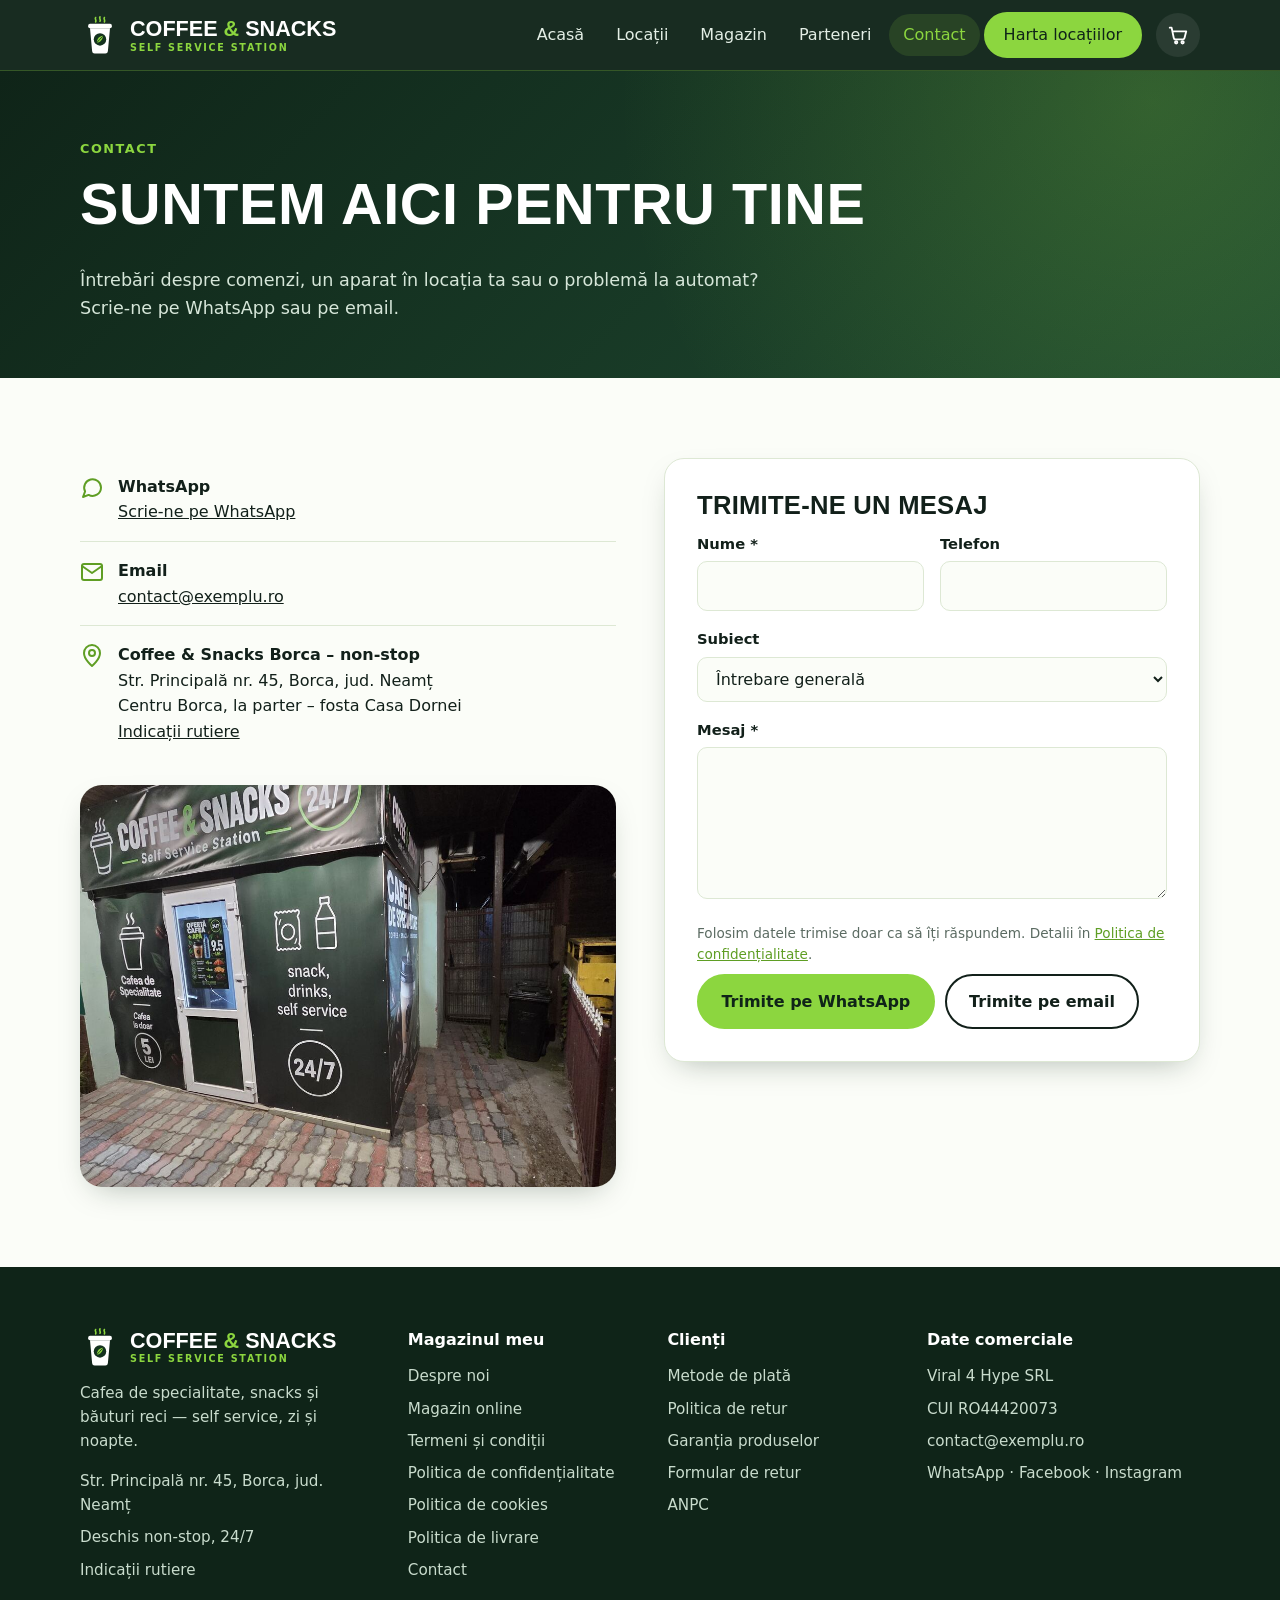
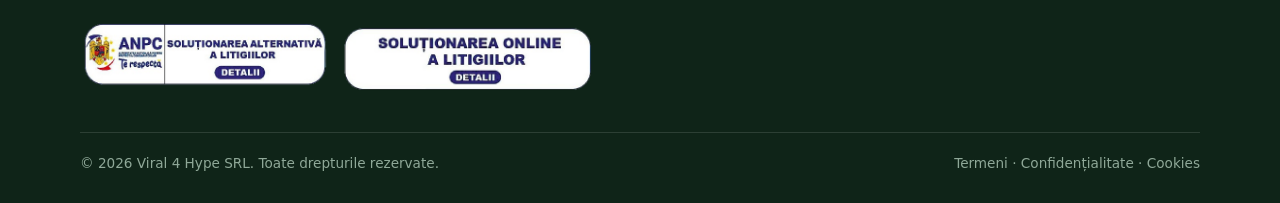
==== commit de0e5be7: "Use the official ANPC SAL and SOL badges in the footer Co-Authored-By: Claude Opus 5.5 <noreply@anth" ====
--- a/contact.html
+++ b/contact.html
@@ -152,12 +152,8 @@
         </div>
       </div>
       <div class="footer-badges">
-        <a class="anpc-badge" href="https://reclamatiisal.anpc.ro/" target="_blank" rel="noopener" aria-label="ANPC – Soluționarea alternativă a litigiilor">
-          <strong>ANPC</strong><span>Soluționarea alternativă<br>a litigiilor</span>
-        </a>
-        <a class="anpc-badge" href="https://anpc.ro/" target="_blank" rel="noopener" aria-label="Autoritatea Națională pentru Protecția Consumatorilor">
-          <strong>ANPC</strong><span>Protecția<br>consumatorilor</span>
-        </a>
+        <a href="https://reclamatiisal.anpc.ro/" target="_blank" rel="noopener"><img src="assets/img/anpc-sal.png" alt="ANPC – Soluționarea alternativă a litigiilor" width="250" height="64" loading="lazy"></a>
+        <a href="https://ec.europa.eu/consumers/odr" target="_blank" rel="noopener"><img src="assets/img/anpc-sol.png" alt="Soluționarea online a litigiilor" width="250" height="70" loading="lazy"></a>
       </div>
       <div class="footer-bottom">
         <span>© <span data-year></span> <span data-config="companyName"></span>. Toate drepturile rezervate.</span>
--- a/assets/css/style.css
+++ b/assets/css/style.css
@@ -1942,29 +1942,14 @@
   margin-top: 32px;
 }
 
-.site-footer .anpc-badge {
-  display: inline-flex;
-  align-items: center;
-  gap: 10px;
-  padding: 8px 14px;
-  border-radius: 8px;
-  background: #fff;
-  color: #1c3f94;
-  font-size: 0.72rem;
-  line-height: 1.2;
-  text-transform: uppercase;
-  letter-spacing: 0.02em;
-}
-
-.site-footer .anpc-badge strong {
-  font-size: 1.1rem;
-  letter-spacing: 0.06em;
-  padding-right: 10px;
-  border-right: 2px solid #f2c200;
-}
-
-.site-footer .anpc-badge:hover {
-  color: #1c3f94;
+.footer-badges img {
+  display: block;
+  width: 250px;
+  height: auto;
+  border-radius: 10px;
+}
+
+.footer-badges a:hover img {
   box-shadow: 0 0 0 2px var(--lime);
 }
 
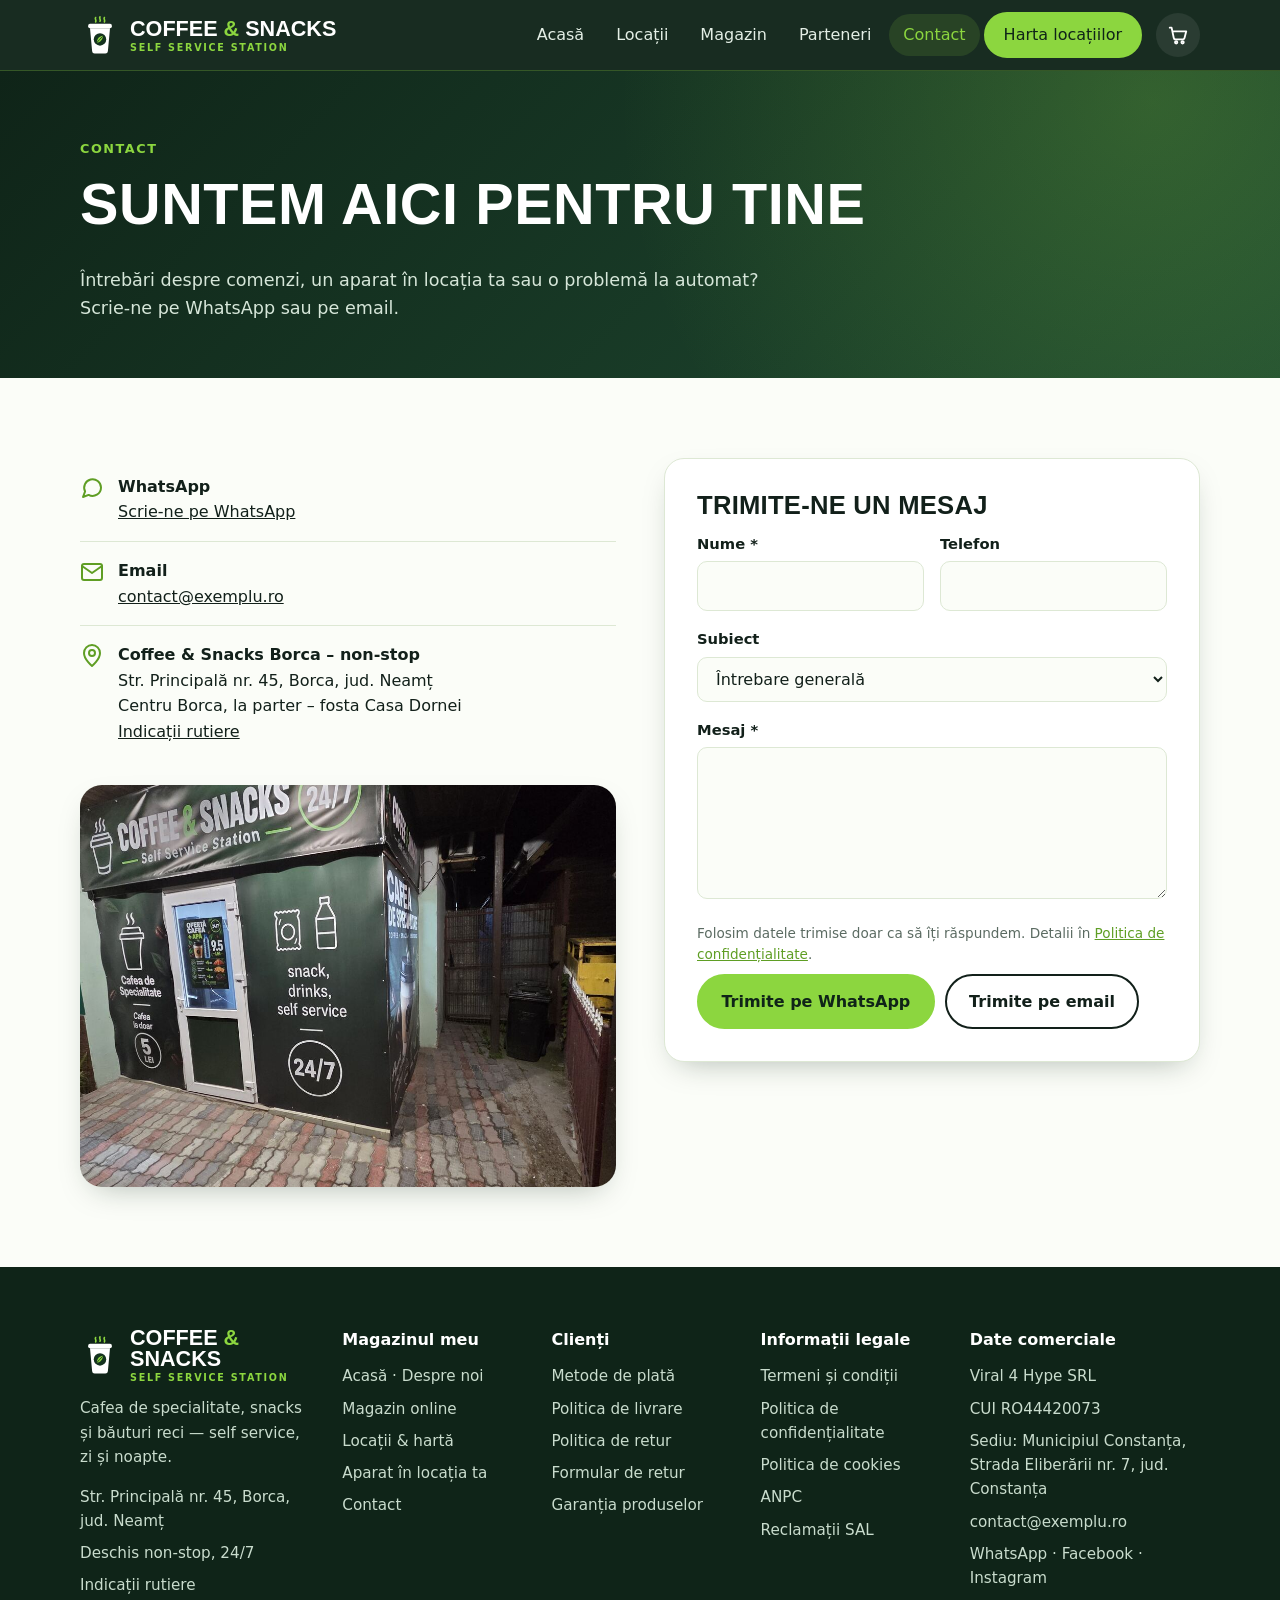
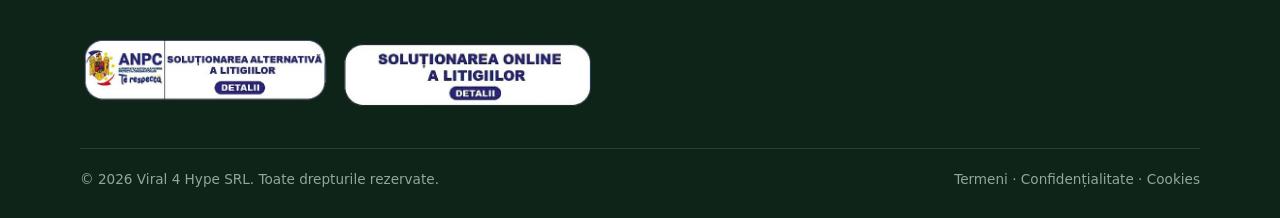
==== commit 73c0fcae: "Add the EU legal guarantee notice, registered office and full footer links Co-Authored-By: Claude Op" ====
--- a/contact.html
+++ b/contact.html
@@ -120,12 +120,10 @@
         <div>
           <h4>Magazinul meu</h4>
           <ul>
-            <li><a href="index.html">Despre noi</a></li>
+            <li><a href="index.html">Acasă · Despre noi</a></li>
             <li><a href="magazin.html">Magazin online</a></li>
-            <li><a href="termeni-si-conditii.html">Termeni și condiții</a></li>
-            <li><a href="politica-de-confidentialitate.html">Politica de confidențialitate</a></li>
-            <li><a href="politica-cookies.html">Politica de cookies</a></li>
-            <li><a href="politica-de-livrare.html">Politica de livrare</a></li>
+            <li><a href="locatii.html">Locații &amp; hartă</a></li>
+            <li><a href="vending.html">Aparat în locația ta</a></li>
             <li><a href="contact.html">Contact</a></li>
           </ul>
         </div>
@@ -133,10 +131,20 @@
           <h4>Clienți</h4>
           <ul>
             <li><a href="metode-de-plata.html">Metode de plată</a></li>
+            <li><a href="politica-de-livrare.html">Politica de livrare</a></li>
             <li><a href="politica-de-retur.html">Politica de retur</a></li>
+            <li><a href="formular-de-retur.html">Formular de retur</a></li>
             <li><a href="garantia-produselor.html">Garanția produselor</a></li>
-            <li><a href="formular-de-retur.html">Formular de retur</a></li>
+          </ul>
+        </div>
+        <div>
+          <h4>Informații legale</h4>
+          <ul>
+            <li><a href="termeni-si-conditii.html">Termeni și condiții</a></li>
+            <li><a href="politica-de-confidentialitate.html">Politica de confidențialitate</a></li>
+            <li><a href="politica-cookies.html">Politica de cookies</a></li>
             <li><a href="https://anpc.ro" target="_blank" rel="noopener">ANPC</a></li>
+            <li><a href="https://reclamatiisal.anpc.ro/" target="_blank" rel="noopener">Reclamații SAL</a></li>
           </ul>
         </div>
         <div>
--- a/assets/css/style.css
+++ b/assets/css/style.css
@@ -1242,8 +1242,14 @@
 
 .footer-grid {
   display: grid;
-  grid-template-columns: 1.3fr 1fr 1fr 1.2fr;
+  grid-template-columns: 1.3fr 1fr 1fr 1fr 1.3fr;
   gap: 32px;
+}
+
+@media (max-width: 1080px) {
+  .footer-grid {
+    grid-template-columns: 1fr 1fr 1fr;
+  }
 }
 
 @media (max-width: 860px) {
@@ -2089,3 +2095,22 @@
 .order-done .dialog-actions {
   justify-content: center;
 }
+
+.legal-notice {
+  margin: 24px 0;
+  max-width: 560px;
+}
+
+.legal-notice img {
+  display: block;
+  width: 100%;
+  height: auto;
+  border: 1px solid var(--line);
+  border-radius: 8px;
+}
+
+.legal-notice figcaption {
+  font-size: 0.88rem;
+  color: var(--muted);
+  margin-top: 8px;
+}
